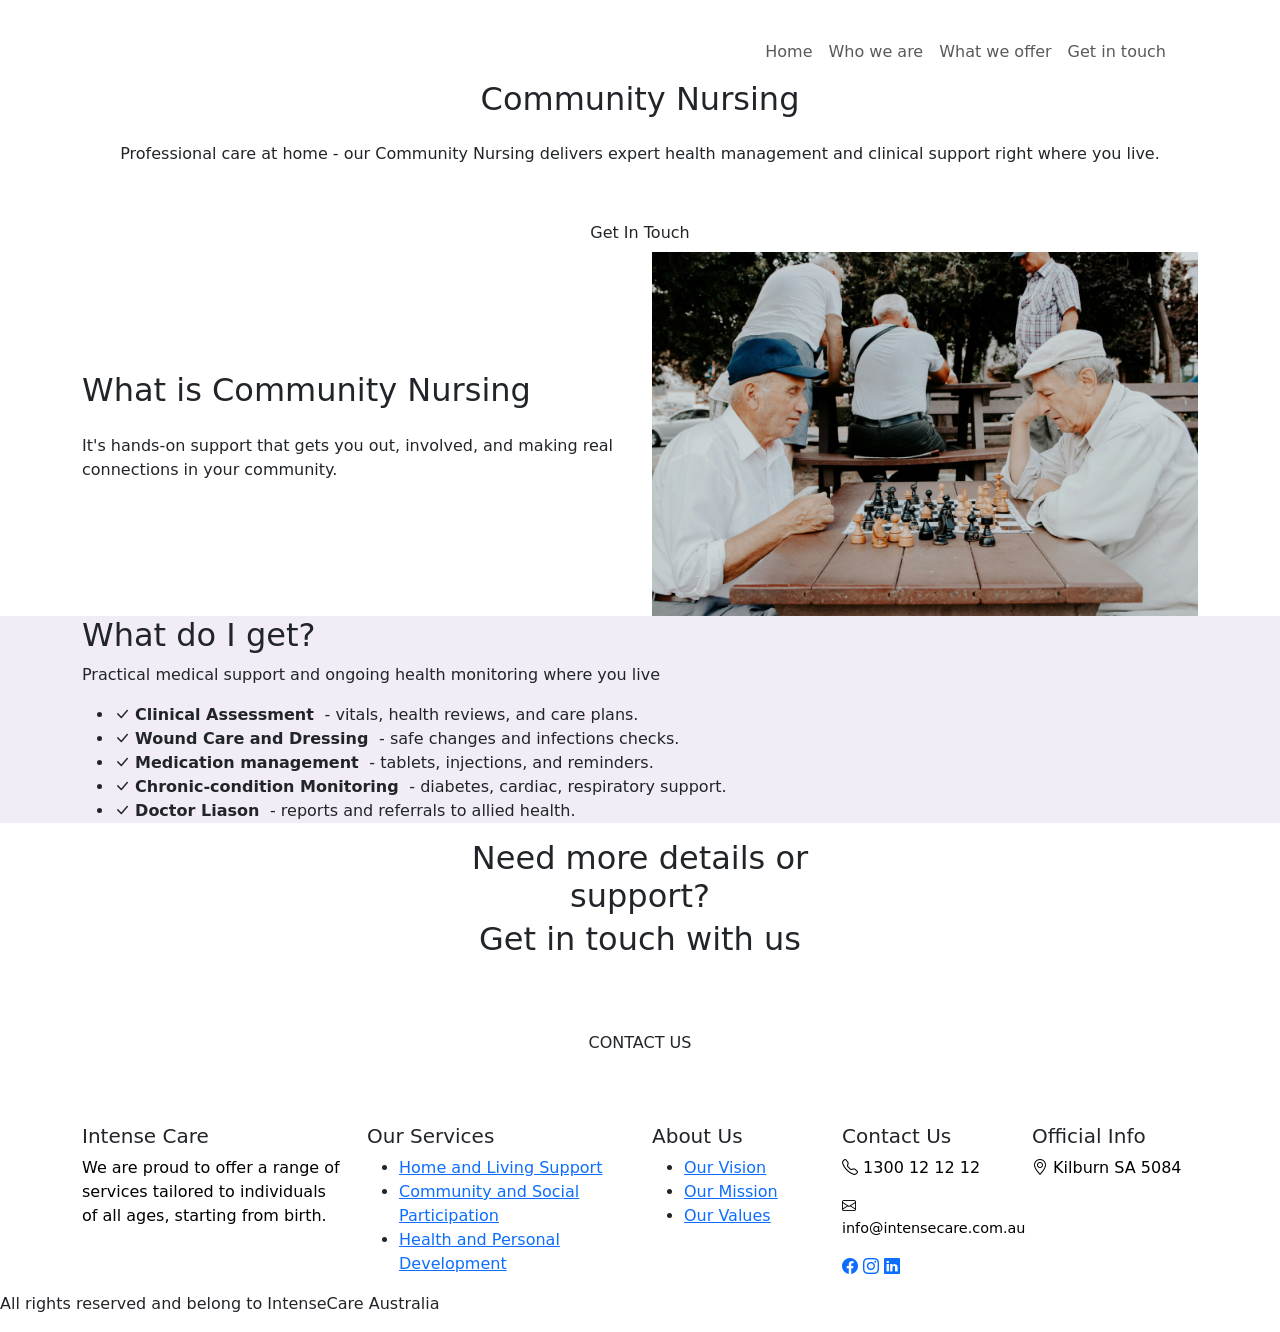
==== comm_nurs.html @ 9fcc2063 "Completed pages however intermittent changes Mobile changes still pending custom.js and custom_updat" ====
<!DOCTYPE html>
<html lang="en">

<head>
    <meta charset="utf-8" />

    <meta name="description" content="" />
    <meta name="author" content="" />
    <!-- <meta http-equiv="refresh" content="5" /> -->

    <!-- Essential Meta Tags -->
    <title>IntenseCare | Compassionate In-Home Health Services</title>
    <meta name="description"
        content="IntenseCare provides compassionate, reliable in-home health support tailored to individual needs in South Australia." />
    <meta name="keywords"
        content="IntenseCare, in-home care, health support, NDIS, South Australia, aged care, disability services" />
    <meta name="author" content="IntenseCare Team" />

    <!-- Mobile Friendly -->
    <meta name="viewport" content="width=device-width, initial-scale=1" />
    <!-- <meta name="viewport" content="width=1024"> -->

    <!-- Open Graph / Facebook -->
    <meta property="og:title" content="IntenseCare | Compassionate In-Home Health Services" />
    <meta property="og:description" content="Reliable in-home care tailored to your needs in South Australia." />
    <meta property="og:image" content="https://intensecare.com.au/images/website_assets/images/hero.jpg" />
    <!-- Replace with actual image URL -->
    <meta property="og:url" content="https://intensecare.com.au" />
    <meta property="og:type" content="website" />

    <!-- CSS FILES -->
    <link rel="preconnect" href="https://fonts.googleapis.com" />

    <link rel="preconnect" href="https://fonts.gstatic.com" crossorigin />

    <link href="https://fonts.googleapis.com/css2?family=Outfit:wght@300;400;600;700&display=swap" rel="stylesheet" />
    <!-- <link href="css/bootstrap.min.css" rel="stylesheet" /> -->
    <link rel="stylesheet" href="https://cdn.jsdelivr.net/npm/bootstrap@5.2.2/dist/css/bootstrap.min.css">


    <link href="css/bootstrap-icons.css" rel="stylesheet" />

    <link href="css/intensecare-services" rel="stylesheet" />
    <link href="css/intensecare-mobile" rel="stylesheet" />
</head>

<body>
    <main>
        <div id="top-info-bar" class="top-info-bar">
            <div class="container d-flex justify-content-between align-items-center h-100">
                <div class="text-white hide-on-mobile">
                    <i class="bi-geo-alt-fill me-2 hide-on-mobile"></i> Kilburn SA 5084
                </div>
                <div class="d-flex align-items-center gap-3 text-white">
                    <a href="#" class="text-white hide-on-mobile"><i class="bi-instagram hide-on-mobile"></i></a>
                    <a href="#" class="text-white hide-on-mobile"><i class="bi-facebook hide-on-mobile"></i></a>
                    <a href="#" class="text-white hide-on-mobile"><i class="bi-linkedin hide-on-mobile"></i></a>
                    <span><i class="bi-envelope-fill me-1"></i>
                        info@intensecare.com.au</span>
                    <!-- <span><i class="bi-telephone-fill me-1"></i> 1300 12 12 12</span> -->
                </div>
                <div class="d-flex align-items-right gap-3 text-white">
                    <!-- <span><i class="bi-envelope-fill me-1"></i>
                        info@intensecare.com.au</span> -->
                    <span><i class="bi-telephone-fill me-1"></i> 1300 12 12 12</span>
                </div>
            </div>
        </div>

        <nav class="navbar navbar-expand-lg">
            <div class="container">
                <a class="navbar-brand" href="index.html">
                    <i class="navbar-brand-icon me-2"></i>
                </a>

                <button class="navbar-toggler" type="button" data-bs-toggle="collapse" data-bs-target="#navbarNav"
                    aria-controls="navbarNav" aria-expanded="false" aria-label="Toggle navigation">
                    <span class="navbar-toggler-icon"></span>
                </button>

                <div class="collapse navbar-collapse" id="navbarNav">
                    <ul class="navbar-nav ms-lg-auto me-lg-4">
                        <li class="nav-item">
                            <a class="nav-link click-scroll" href="index.html">Home</a>
                        </li>

                        <li class="nav-item">
                            <a class="nav-link click-scroll" href="who_we_are.html">Who we are</a>
                        </li>

                        <li class="nav-item">
                            <a class="nav-link click-scroll" href="what_we_offer.html">What we offer</a>
                        </li>

                        <li class="nav-item">
                            <a class="nav-link click-scroll" href="contactus.html">Get in touch</a>
                        </li>
                    </ul>
                </div>
            </div>
        </nav>

        <section class="hero-section d-flex justify-content-center align-items-center section-with-navbar-offset"
            id="what_we_offer">
            <div class="container">
                <div class="row">
                    <div class="col-lg-12 text-center">
                        <h2 class="hero-title mb-4">Community Nursing</h2>
                        <p class="hero-subtitle mb-5">
                            Professional care at home - our Community Nursing delivers expert health management and
                            clinical support right where you live.
                        </p>
                        <div class="hero-buttons d-flex justify-content-center gap-3 flex-wrap">
                            <a href="#get_in_touch" class="btn custom-btn">Get In Touch</a>
                        </div>
                    </div>
                </div>
            </div>
        </section>

        <section class="ndis-support-section section-padding" id="community_social_engagement">
            <div class="container">
                <div class="row align-items-center">
                    <!-- Text first -->
                    <div class="col-lg-6 col-12">
                        <div class="ndis-support-info">
                            <h2 class="ndis-combined-title mb-4">
                                What is <span class="ndis-green">Community Nursing</span>
                            </h2>

                            <p>
                                It's hands-on support that gets you out, involved, and making real connections in your
                                community. </p>
                        </div>
                    </div>

                    <!-- Image second -->
                    <div class="col-lg-6 col-12">
                        <img src="images/website_assets/images/service_tile_5.jpg" class="img-fluid"
                            alt="NDIS Support" />
                    </div>
                </div>
            </div>
        </section>

        <section class="ndis-support-section section-padding" id="what_do_i_get" style="background-color: #f1ecf5;">
            <div class="container">
                <!-- Text first -->
                <!-- What Do I Get section -->
                <div class="what-i-get">
                    <h2 class="what-i-get-title">
                        What do <span class="highlight-i">I</span> get?
                    </h2>
                    <p class="what-i-get-subtitle">
                        Practical medical support and ongoing health monitoring where you live
                    </p>

                    <ul class="what-i-get-list">
                        <li>
                            <i class="bi bi-check-lg check-icon"></i>
                            <strong>Clinical Assessment&nbsp;</strong> - vitals, health reviews, and care plans.
                        </li>
                        <li>
                            <i class="bi bi-check-lg check-icon"></i>
                            <strong>Wound Care and Dressing&nbsp;</strong> - safe changes and infections checks.
                        </li>
                        <li>
                            <i class="bi bi-check-lg check-icon"></i>
                            <strong>Medication management&nbsp;</strong> - tablets, injections, and reminders.
                        </li>
                        <li>
                            <i class="bi bi-check-lg check-icon"></i>
                            <strong>Chronic-condition Monitoring&nbsp;</strong> - diabetes, cardiac, respiratory support.
                        </li>
                        <li>
                            <i class="bi bi-check-lg check-icon"></i>
                            <strong>Doctor Liason&nbsp;</strong> - reports and referrals to allied health.
                        </li>
                    </ul>
                </div>
            </div>
        </section>


        <section class="contact-section section-padding" id="get_in_touch">
            <div class="container">
                <div class="row">
                    <div class="col-lg-5 col-12 mx-auto">
                        <div class="text-center mb-5">
                            <h2 class="mb-1 contact-section-font-color">Need more details or support?</h2>
                            <h2 class="mb-1 contact-section-font-color">Get in touch with us</h2>
                            &nbsp;
                            </br>
                            </br>
                            <a href="contactus.html" class="btn custom-btn-white" style="padding:20px 100px">CONTACT
                                US</a>
                        </div>
                    </div>
                </div>
            </div>
        </section>
        <!-- Footer Section -->
        <footer class="footer-section">
            <div class="container">
                <div class="row gy-4">
                    <!-- Column 1 -->
                    <div class="col-lg-3 col-md-6">
                        <h5>Intense Care</h5>
                        <p style="color:black">We are proud to offer a range of services tailored to individuals of all ages, starting from
                            birth.</p>
                    </div>

                    <!-- Column 2 -->
                    <div class="col-lg-3 col-md-6">
                        <h5>Our Services</h5>
                        <ul class="footer-links">
                            <li><a href="in_home_sup.html" class="custom-block-link">Home and Living Support</a></li>
                            <li><a href="comm_soc_eng.html" class="custom-block-link">Community and Social Participation</a></li>
                            <li><a href="personal_dev.html" class="custom-block-link">Health and Personal Development</a></li>
                        </ul>
                    </div>

                    <!-- Column 3 -->
                    <div class="col-lg-2 col-md-6">
                        <h5>About Us</h5>
                        <ul class="footer-links">
                            <li><a href="who_we_are.html#who_we_are" class="custom-block-link">Our Vision</a></li>
                            <li><a href="who_we_are.html#who_we_are" class="custom-block-link">Our Mission</a></li>
                            <li><a href="who_we_are.html#section_4" class="custom-block-link">Our Values</a></li>
                        </ul>
                    </div>

                    <!-- Column 4 -->
                    <div class="col-lg-2 col-md-6">
                        <h5>Contact Us</h5>
                        <p style="color:black"><i class="bi-telephone"></i> 1300 12 12 12</p>
                        <p style="color:black; font-size: .9rem;"><i class="bi-envelope"></i> info@intensecare.com.au</p>
                        <div class="social-icons mt-2">
                            <a href="#"><i class="bi-facebook"></i></a>
                            <a href="#"><i class="bi-instagram"></i></a>
                            <a href="#"><i class="bi-linkedin"></i></a>
                        </div>
                    </div>

                    <!-- Column 5 -->
                    <div class="col-lg-2 col-md-6">
                        <h5>Official Info</h5>
                        <p style="color:black"><i class="bi-geo-alt"></i> Kilburn SA 5084</p>
                    </div>
                </div>
            </div>
            <div class="footer-bottom">
                <p>All rights reserved and belong to IntenseCare Australia</p>
            </div>
        </footer>
    </main>

    <!-- JAVASCRIPT FILES -->
    <!-- <script src="js/jquery.min.js"></script> -->
    <script src="https://code.jquery.com/jquery-3.6.0.min.js"></script>
    <script src="js/bootstrap.bundle.min.js"></script>
    <script src="js/jquery.sticky.js"></script>
    <!-- <script src="js/click-scroll.js"></script> -->
    <script src="js/custom.js"></script>
</body>

</html>
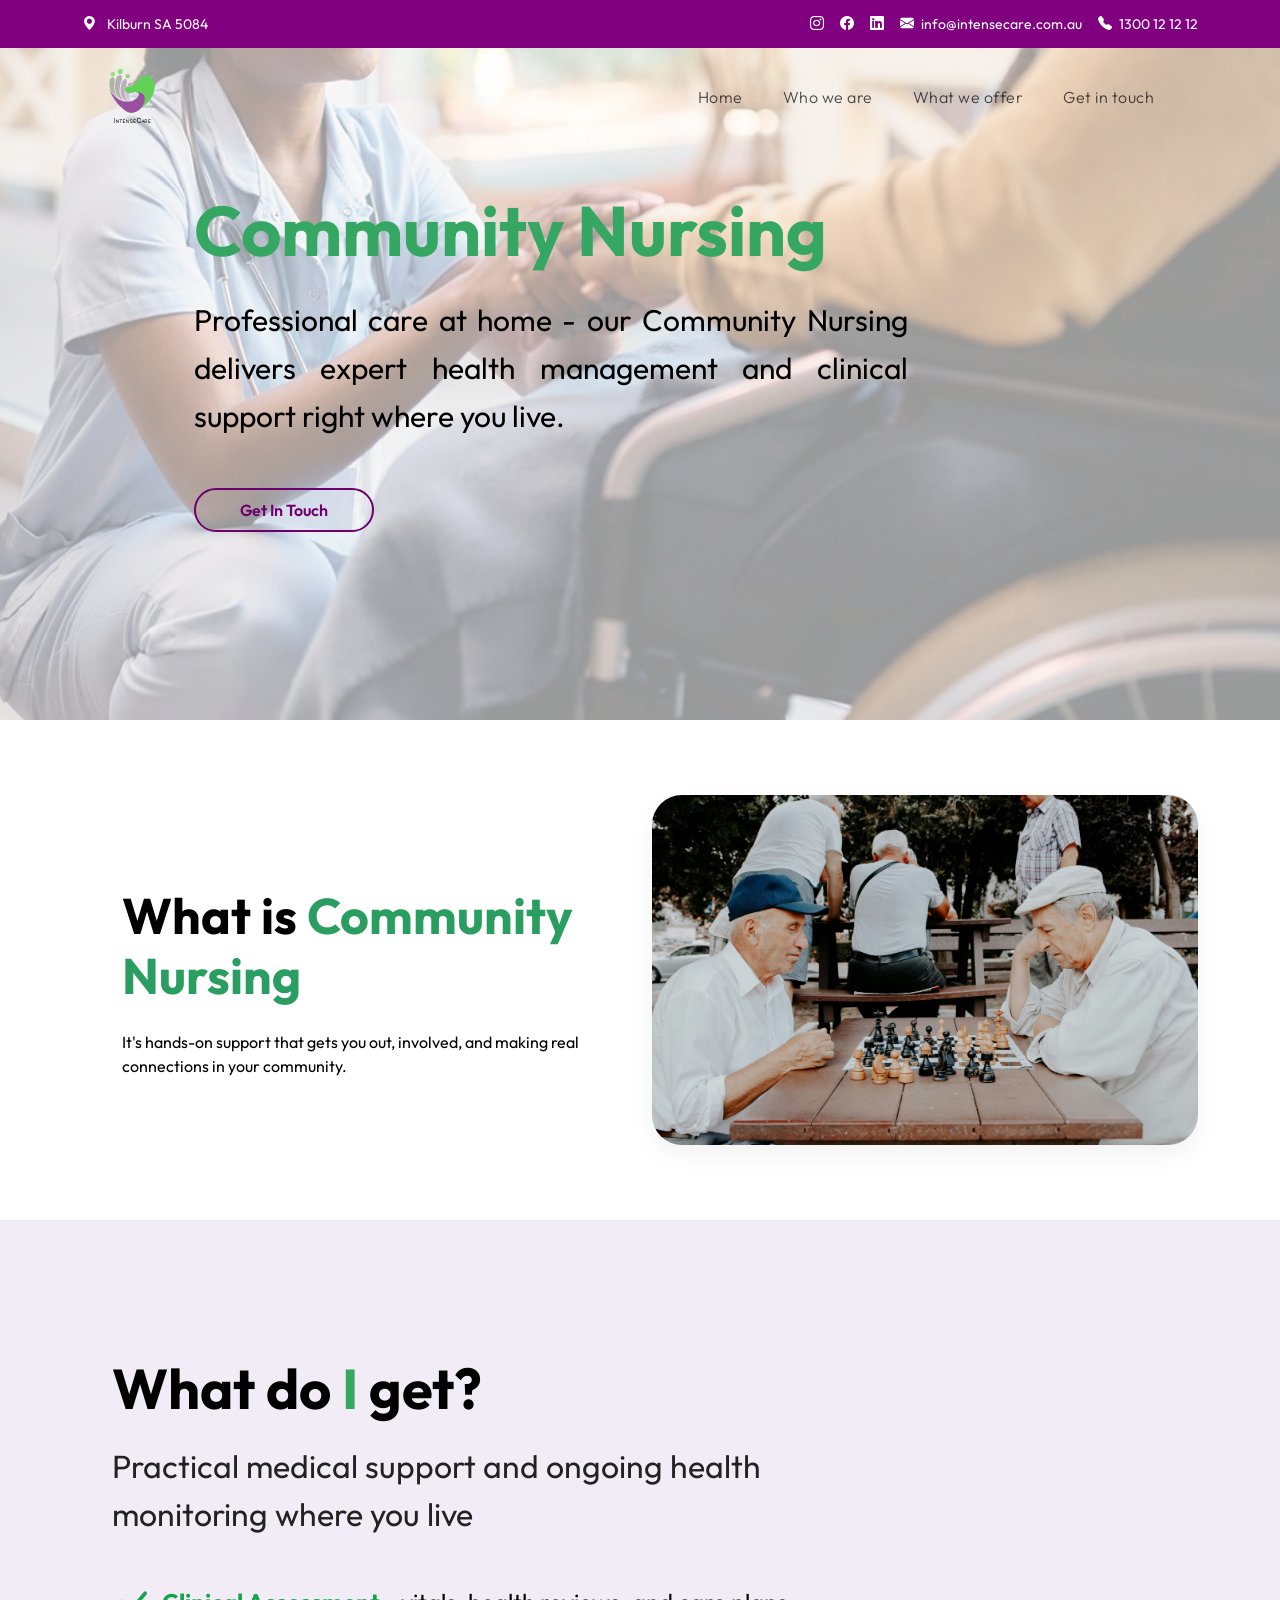
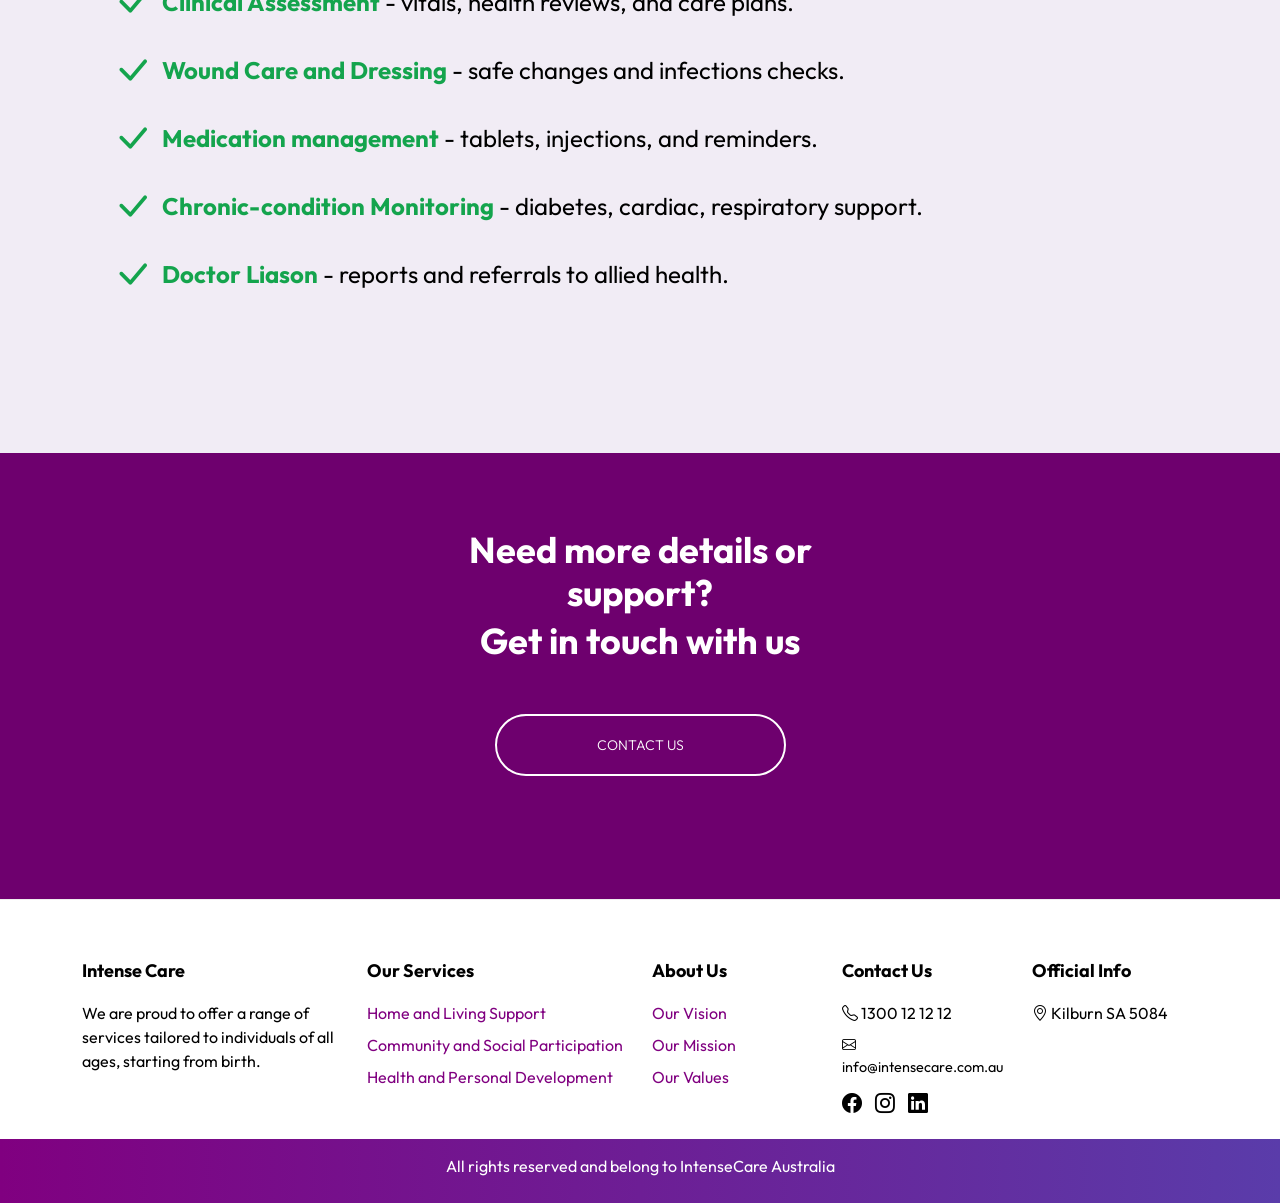
==== commit edbf926a: "Updated mime-types by adding the extension in the file" ====
--- a/comm_nurs.html
+++ b/comm_nurs.html
@@ -40,15 +40,15 @@
 
     <link href="css/bootstrap-icons.css" rel="stylesheet" />
 
-    <link href="css/intensecare-services" rel="stylesheet" />
-    <link href="css/intensecare-mobile" rel="stylesheet" />
+    <link href="css/intensecare-services.css" rel="stylesheet" />
+    <link href="css/intensecare-mobile.css" rel="stylesheet" />
 </head>
 
 <body>
     <main>
         <div id="top-info-bar" class="top-info-bar">
             <div class="container d-flex justify-content-between align-items-center h-100">
-                <div class="text-white hide-on-mobile">
+                <div class="text-white">
                     <i class="bi-geo-alt-fill me-2 hide-on-mobile"></i> Kilburn SA 5084
                 </div>
                 <div class="d-flex align-items-center gap-3 text-white">
@@ -57,11 +57,6 @@
                     <a href="#" class="text-white hide-on-mobile"><i class="bi-linkedin hide-on-mobile"></i></a>
                     <span><i class="bi-envelope-fill me-1"></i>
                         info@intensecare.com.au</span>
-                    <!-- <span><i class="bi-telephone-fill me-1"></i> 1300 12 12 12</span> -->
-                </div>
-                <div class="d-flex align-items-right gap-3 text-white">
-                    <!-- <span><i class="bi-envelope-fill me-1"></i>
-                        info@intensecare.com.au</span> -->
                     <span><i class="bi-telephone-fill me-1"></i> 1300 12 12 12</span>
                 </div>
             </div>
@@ -80,23 +75,14 @@
 
                 <div class="collapse navbar-collapse" id="navbarNav">
                     <ul class="navbar-nav ms-lg-auto me-lg-4">
-                        <li class="nav-item">
-                            <a class="nav-link click-scroll" href="index.html">Home</a>
-                        </li>
-
-                        <li class="nav-item">
-                            <a class="nav-link click-scroll" href="who_we_are.html">Who we are</a>
-                        </li>
-
-                        <li class="nav-item">
-                            <a class="nav-link click-scroll" href="what_we_offer.html">What we offer</a>
-                        </li>
-
-                        <li class="nav-item">
-                            <a class="nav-link click-scroll" href="contactus.html">Get in touch</a>
-                        </li>
+                        <a class="nav-link nav-item click-scroll" href="#home">Home</a>
+                        <a class="nav-link nav-item click-scroll" href="who_we_are.html">Who we are</a>
+                        <a class="nav-link nav-item click-scroll" href="what_we_offer.html">What we offer</a>
+                        <a class="nav-link nav-item click-scroll" href="contactus.html">Get in touch</a>
+                        <a></a>
                     </ul>
                 </div>
+
             </div>
         </nav>
 
@@ -170,7 +156,8 @@
                         </li>
                         <li>
                             <i class="bi bi-check-lg check-icon"></i>
-                            <strong>Chronic-condition Monitoring&nbsp;</strong> - diabetes, cardiac, respiratory support.
+                            <strong>Chronic-condition Monitoring&nbsp;</strong> - diabetes, cardiac, respiratory
+                            support.
                         </li>
                         <li>
                             <i class="bi bi-check-lg check-icon"></i>
@@ -206,7 +193,8 @@
                     <!-- Column 1 -->
                     <div class="col-lg-3 col-md-6">
                         <h5>Intense Care</h5>
-                        <p style="color:black">We are proud to offer a range of services tailored to individuals of all ages, starting from
+                        <p style="color:black">We are proud to offer a range of services tailored to individuals of all
+                            ages, starting from
                             birth.</p>
                     </div>
 
@@ -215,8 +203,10 @@
                         <h5>Our Services</h5>
                         <ul class="footer-links">
                             <li><a href="in_home_sup.html" class="custom-block-link">Home and Living Support</a></li>
-                            <li><a href="comm_soc_eng.html" class="custom-block-link">Community and Social Participation</a></li>
-                            <li><a href="personal_dev.html" class="custom-block-link">Health and Personal Development</a></li>
+                            <li><a href="comm_soc_eng.html" class="custom-block-link">Community and Social
+                                    Participation</a></li>
+                            <li><a href="personal_dev.html" class="custom-block-link">Health and Personal
+                                    Development</a></li>
                         </ul>
                     </div>
 
@@ -234,7 +224,8 @@
                     <div class="col-lg-2 col-md-6">
                         <h5>Contact Us</h5>
                         <p style="color:black"><i class="bi-telephone"></i> 1300 12 12 12</p>
-                        <p style="color:black; font-size: .9rem;"><i class="bi-envelope"></i> info@intensecare.com.au</p>
+                        <p style="color:black; font-size: .9rem;"><i class="bi-envelope"></i> info@intensecare.com.au
+                        </p>
                         <div class="social-icons mt-2">
                             <a href="#"><i class="bi-facebook"></i></a>
                             <a href="#"><i class="bi-instagram"></i></a>
--- a/css/intensecare-services.css
+++ b/css/intensecare-services.css
@@ -0,0 +1,1242 @@
+/*---------------------------------------
+  CUSTOM PROPERTIES ( VARIABLES )             
+-----------------------------------------*/
+:root {
+  --white-color: #ffffff;
+  --primary-color: rgb(128, 0, 128);
+  --secondary-color: rgb(239, 136, 239);
+  --section-bg-color: #f0f8ff;
+  --custom-btn-bg-color: rgb(110, 0, 110);
+  --custom-btn-bg-hover-color: rgb(110, 0, 110);
+  --dark-color: #000000;
+  --p-color: #000000;
+  --link-hover-color: rgb(128, 0, 128);
+  --intense-care-color: #35a762;
+
+  --body-font-family: "Outfit", sans-serif;
+
+  --h1-font-size: 42px;
+  --h2-font-size: 36px;
+  --h3-font-size: 28px;
+  --h4-font-size: 24px;
+  --h5-font-size: 22px;
+  --h6-font-size: 20px;
+  --p-font-size: 16px;
+  --menu-font-size: 16px;
+  --btn-font-size: 14px;
+  --copyright-font-size: 14px;
+
+  --border-radius-large: 100px;
+  --border-radius-medium: 20px;
+  --border-radius-small: 10px;
+
+  --font-weight-light: 300;
+  --font-weight-normal: 400;
+  --font-weight-semibold: 600;
+  --font-weight-bold: 700;
+}
+
+body {
+  background-color: var(--white-color);
+  font-family: var(--body-font-family);
+}
+
+main {
+  display: flex;
+  flex-direction: column;
+  min-height: 100vh; /* takes full screen height */
+}
+
+/*---------------------------------------
+  TYPOGRAPHY               
+-----------------------------------------*/
+
+h2,
+h3,
+h4,
+h5,
+h6 {
+  color: var(--dark-color);
+}
+
+h1,
+h2,
+h3,
+h4,
+h5,
+h6 {
+  font-weight: var(--font-weight-light);
+}
+
+h1 {
+  font-size: var(--h1-font-size);
+  font-weight: var(--font-weight-bold);
+}
+
+h2 {
+  font-size: var(--h2-font-size);
+  font-weight: var(--font-weight-bold);
+}
+
+h3 {
+  font-size: var(--h3-font-size);
+}
+
+h4 {
+  font-size: var(--h4-font-size);
+}
+
+h5 {
+  font-size: var(--h5-font-size);
+}
+
+h6 {
+  color: var(--secondary-color);
+  font-size: var(--h6-font-size);
+}
+
+p {
+  color: var(--p-color);
+  font-size: var(--p-font-size);
+  font-weight: var(--font-weight-normal);
+}
+
+ul li {
+  color: var(--p-color);
+  font-size: var(--p-font-size);
+  font-weight: var(--font-weight-normal);
+}
+
+a,
+button {
+  touch-action: manipulation;
+  transition: all 0.3s;
+}
+
+a {
+  display: inline-block;
+  color: var(--primary-color);
+  text-decoration: none;
+}
+
+a:hover {
+  color: var(--link-hover-color);
+}
+
+b,
+strong {
+  font-weight: var(--font-weight-bold);
+}
+
+/*---------------------------------------
+  SECTION               
+-----------------------------------------*/
+.section-padding {
+  padding-top: 75px;
+  padding-bottom: 75px;
+}
+
+::selection {
+  background-color: var(--secondary-color);
+  color: var(--white-color);
+}
+
+/*---------------------------------------
+  AVATAR IMAGE               
+-----------------------------------------*/
+.avatar-image {
+  border: 4px solid var(--white-color);
+  border-radius: 100px;
+  width: 60px;
+  height: 60px;
+  object-fit: cover;
+}
+
+.avatar-image-left {
+  position: relative;
+  left: -10px;
+}
+
+.avatar-image-left + .avatar-image-left {
+  left: -20px;
+}
+
+.avatar-image-left + .avatar-image-left + .avatar-image-left {
+  left: -30px;
+}
+
+.avatar-image-left
+  + .avatar-image-left
+  + .avatar-image-left
+  + .avatar-image-left {
+  left: -40px;
+}
+
+/*---------------------------------------
+  SERVICES SECTION               
+-----------------------------------------*/
+
+.services-description {
+  width: 70%;
+  margin: 0 auto;
+  text-align: center;
+  font-size: var(--h4-font-size);
+  font-weight: var(--font-weight-normal);
+  color: var(--p-color);
+  line-height: 1.6;
+  padding-bottom: 50px;
+}
+
+.services-combined-title {
+  font-size: 50px;
+  font-weight: 700;
+  font-family: "Outfit", sans-serif;
+}
+
+.avatar-group,
+.services-group {
+  position: relative;
+  z-index: 22;
+}
+
+.services-group {
+  display: inline-block;
+  vertical-align: top;
+}
+
+.services-group strong {
+  font-size: var(--h3-font-size);
+  margin-right: 10px;
+}
+
+.services-section .container {
+  overflow: visible;
+}
+
+.services-section .row {
+  overflow: visible;
+}
+
+.services-grid {
+  display: grid;
+  grid-template-columns: repeat(auto-fit, minmax(300px, 1fr));
+  gap: 30px;
+  overflow: visible;
+  padding-top: 30px;
+}
+
+/*---------------------------------------
+  CUSTOM LINK              
+-----------------------------------------*/
+.link {
+  cursor: pointer;
+  position: relative;
+  white-space: nowrap;
+  color: var(--white-color);
+}
+
+.link::before,
+.link::after {
+  position: absolute;
+  width: 100%;
+  height: 1px;
+  background: currentColor;
+  top: 100%;
+  left: 0;
+  pointer-events: none;
+}
+
+.link::before {
+  content: "";
+}
+
+.link--kale::before {
+  height: 10px;
+  top: 100%;
+  opacity: 0;
+}
+
+.link--kale:hover::before {
+  opacity: 1;
+  animation: lineUp 0.3s ease forwards;
+}
+
+@keyframes lineUp {
+  0% {
+    transform-origin: 50% 100%;
+    transform: scale3d(1, 0.045, 1);
+  }
+
+  50% {
+    transform-origin: 50% 100%;
+    transform: scale3d(1, 1, 1);
+  }
+
+  51% {
+    transform-origin: 50% 0%;
+    transform: scale3d(1, 1, 1);
+  }
+
+  100% {
+    transform-origin: 50% 0%;
+    transform: scale3d(1, 0.045, 1);
+  }
+}
+
+.link--kale::after {
+  content: "";
+  transition: opacity 0.3s;
+  opacity: 0;
+  transition-delay: 0s;
+}
+
+.link--kale:hover::after {
+  opacity: 1;
+  transition-delay: 0.5s;
+}
+
+/*---------------------------------------
+  CUSTOM BUTTON               
+-----------------------------------------*/
+.custom-btn {
+  /* background: var(--custom-btn-bg-color); */
+  border: 2px solid var(--custom-btn-bg-color);
+  border-radius: var(--border-radius-large);
+  color: var(--custom-btn-bg-color);
+  font-size: var(--btn-font-size);
+  font-weight: var(--font-weight-light);
+  line-height: normal;
+  transition: all 0.3s;
+  padding: 10px 20px;
+}
+
+.custom-btn-white {
+  border: 2px solid white;
+  border-radius: var(--border-radius-large);
+  color: white;
+  font-size: var(--btn-font-size);
+  font-weight: var(--font-weight-light);
+  line-height: normal;
+  transition: all 0.3s;
+  padding: 10px 20px;
+}
+
+.custom-btn:hover {
+  background: var(--custom-btn-bg-color);
+  border-color: transparent;
+  color: var(--white-color);
+}
+
+.custom-btn-bg-white {
+  border-color: var(--white-color);
+  color: var(--white-color);
+}
+
+.btn-naira {
+  padding: 0;
+  position: relative;
+  z-index: 1;
+  overflow: hidden;
+  -webkit-backface-visibility: hidden;
+  -webkit-transition: background-color 0.3s;
+  transition: background-color 0.3s;
+}
+
+.btn-naira::before {
+  content: "";
+  position: absolute;
+  left: -50%;
+  width: 200%;
+  height: 200%;
+  background: var(--primary-color);
+  top: -50%;
+  z-index: -1;
+  -webkit-transform: translate3d(0, -100%, 0) rotate3d(0, 0, 1, -10deg);
+  transform: translate3d(0, -100%, 0) rotate3d(0, 0, 1, -10deg);
+}
+
+.btn-naira.btn-inverted::before {
+  background: var(--primary-color);
+}
+
+.btn-naira > span {
+  display: block;
+  vertical-align: middle;
+}
+
+.btn-naira .btn-icon {
+  position: absolute;
+  top: 0;
+  width: 100%;
+  left: 0;
+  color: var(--white-color);
+  -webkit-transform: translate3d(0, -100%, 0);
+  transform: translate3d(0, -100%, 0);
+}
+
+.btn-naira > span,
+.btn-naira .btn-icon {
+  padding: 10px 20px;
+  -webkit-transition: -webkit-transform 0.3s;
+  transition: transform 0.3s;
+  -webkit-transition-timing-function: cubic-bezier(0.75, 0, 0.125, 1);
+  transition-timing-function: cubic-bezier(0.75, 0, 0.125, 1);
+}
+
+.btn-naira:hover::before {
+  -webkit-animation: anim-naira-1 0.3s forwards ease-in;
+  animation: anim-naira-1 0.3s forwards ease-in;
+}
+
+@-webkit-keyframes anim-naira-1 {
+  50% {
+    -webkit-transform: translate3d(0, -50%, 0) rotate3d(0, 0, 1, -10deg);
+    transform: translate3d(0, -50%, 0) rotate3d(0, 0, 1, -10deg);
+    -webkit-animation-timing-function: ease-out;
+    animation-timing-function: ease-out;
+  }
+  100% {
+    -webkit-transform: translate3d(0, 0%, 0) rotate3d(0, 0, 1, 0deg);
+    transform: translate3d(0, 0%, 0) rotate3d(0, 0, 1, 0deg);
+  }
+}
+
+@keyframes anim-naira-1 {
+  50% {
+    -webkit-transform: translate3d(0, -50%, 0) rotate3d(0, 0, 1, -10deg);
+    transform: translate3d(0, -50%, 0) rotate3d(0, 0, 1, -10deg);
+    -webkit-animation-timing-function: ease-out;
+    animation-timing-function: ease-out;
+  }
+  100% {
+    -webkit-transform: translate3d(0, 0%, 0) rotate3d(0, 0, 1, 0deg);
+    transform: translate3d(0, 0%, 0) rotate3d(0, 0, 1, 0deg);
+  }
+}
+
+.btn-naira:hover {
+  background-color: var(--primary-color);
+  -webkit-transition: background-color 0s 0.3s;
+  transition: background-color 0s 0.3s;
+}
+
+.btn-naira.btn-inverted:hover {
+  background-color: var(--primary-color);
+}
+
+.btn-naira:hover .btn-icon {
+  -webkit-transform: translate3d(0, 0, 0);
+  transform: translate3d(0, 0, 0);
+}
+
+.btn-naira:hover > span {
+  opacity: 0;
+  -webkit-transform: translate3d(0, 100%, 0);
+  transform: translate3d(0, 100%, 0);
+}
+
+/*---------------------------------------
+  STICKY NAVBAR              
+-----------------------------------------*/
+.top-info-bar {
+  background-color: var(--primary-color);
+  color: white;
+  width: 100%;
+  position: fixed;
+  top: 0;
+  left: 0;
+  height: 48px;
+  z-index: 1030;
+  font-size: 14px;
+  transition: top 0.3s ease;
+}
+
+body.banner-hidden .top-info-bar {
+  top: -100px;
+}
+
+.sticky-wrapper {
+  top: 64px; /* 48px banner + 16px spacing */
+  position: fixed;
+  width: 100%;
+  left: 0;
+  right: 0;
+  z-index: 1040;
+}
+
+/*---------------------------------------
+  NAVIGATION              
+-----------------------------------------*/
+.sticky-wrapper {
+  position: absolute;
+  top: 3%;
+  right: 0;
+  left: 0;
+}
+
+.sticky-wrapper.is-sticky .navbar {
+  background-color: rgba(128, 0, 128, 0.85);
+  padding-top: 10px; /* reduced padding */
+  padding-bottom: 10px; /* reduced padding */
+  height: 60px; /* or your desired height */
+}
+
+.sticky-wrapper.is-sticky .navbar-nav .nav-link {
+  color: white;
+}
+
+.navbar {
+  background: transparent;
+  z-index: 99;
+  padding-top: 15px;
+  padding-bottom: 15px;
+}
+
+.navbar-brand {
+  font-size: var(--h3-font-size);
+  font-weight: var(--font-weight-bold);
+  display: flex;
+  align-items: center;
+  color: var(--white-color);
+}
+
+.navbar-brand-icon {
+  width: 100px;
+  height: 100px;
+  background-image: url("../images/website_assets/images/IntenseCare_logo.svg");
+  background-size: contain;
+  background-repeat: no-repeat;
+  background-position: center;
+  display: inline-block;
+  margin-right: 10px;
+  border-radius: 0;
+  background-color: transparent;
+}
+
+.navbar-brand-icon::after {
+  content: "";
+  display: none;
+}
+
+.navbar-expand-lg .navbar-nav .nav-link {
+  border-radius: var(--border-radius-large);
+  margin: 10px;
+  padding: 10px;
+}
+
+.section-with-navbar-offset {
+  padding-top: 100px; /* fallback for no-JS environments */
+}
+
+/* .navbar-nav .nav-link {
+  display: inline-block;
+  color: var(--white-color);
+  font-size: var(--menu-font-size);
+  font-weight: var(--font-weight-light);
+  letter-spacing: 0.5px;
+  position: relative;
+  padding-top: 15px;
+  padding-bottom: 15px;
+}
+
+.navbar-nav .nav-link.active,
+.navbar-nav .nav-link:hover {
+  color: var(--primary-color);
+} */
+
+.navbar-nav .nav-link {
+  display: inline-block;
+  color: rgba(0, 0, 0, 0.7); /* semi-transparent black */
+  font-size: var(--menu-font-size);
+  font-weight: var(--font-weight-light);
+  letter-spacing: 0.5px;
+  position: relative;
+  padding-top: 15px;
+  padding-bottom: 15px;
+}
+
+.navbar-toggler {
+  border: 0;
+  padding: 0;
+  cursor: pointer;
+  margin: 0;
+  width: 30px;
+  height: 35px;
+  outline: none;
+}
+
+.navbar-toggler:focus {
+  outline: none;
+  box-shadow: none;
+}
+
+.navbar-toggler[aria-expanded="true"] .navbar-toggler-icon {
+  background: transparent;
+}
+
+.navbar-toggler[aria-expanded="true"] .navbar-toggler-icon:before,
+.navbar-toggler[aria-expanded="true"] .navbar-toggler-icon:after {
+  transition: top 300ms 50ms ease, -webkit-transform 300ms 350ms ease;
+  transition: top 300ms 50ms ease, transform 300ms 350ms ease;
+  transition: top 300ms 50ms ease, transform 300ms 350ms ease,
+    -webkit-transform 300ms 350ms ease;
+  top: 0;
+}
+
+.navbar-toggler[aria-expanded="true"] .navbar-toggler-icon:before {
+  transform: rotate(45deg);
+}
+
+.navbar-toggler[aria-expanded="true"] .navbar-toggler-icon:after {
+  transform: rotate(-45deg);
+}
+
+.navbar-toggler .navbar-toggler-icon {
+  background: var(--white-color);
+  transition: background 10ms 300ms ease;
+  display: block;
+  width: 30px;
+  height: 2px;
+  position: relative;
+}
+
+.navbar-toggler .navbar-toggler-icon:before,
+.navbar-toggler .navbar-toggler-icon:after {
+  transition: top 300ms 350ms ease, -webkit-transform 300ms 50ms ease;
+  transition: top 300ms 350ms ease, transform 300ms 50ms ease;
+  transition: top 300ms 350ms ease, transform 300ms 50ms ease,
+    -webkit-transform 300ms 50ms ease;
+  position: absolute;
+  right: 0;
+  left: 0;
+  background: var(--white-color);
+  width: 30px;
+  height: 2px;
+  content: "";
+}
+
+.navbar-toggler .navbar-toggler-icon::before {
+  top: -8px;
+}
+
+.navbar-toggler .navbar-toggler-icon::after {
+  top: 8px;
+}
+
+/*---------------------------------------
+  HERO        
+-----------------------------------------*/
+
+.hero-title {
+  color: var(--intense-care-color);
+  font-size: 70px;
+  font-weight: 700;
+  font-family: "Outfit", sans-serif;
+  text-align: left;
+}
+
+.hero-subtitle {
+  color: #000;
+  font-size: 30px;
+  font-weight: 400;
+  max-width: 80%;
+  line-height: 1.6;
+  text-align: justify;
+}
+
+.hero-buttons {
+  justify-content: flex-start !important;
+}
+
+.hero-buttons .btn {
+  min-width: 180px;
+  font-weight: 600;
+  font-size: 16px;
+}
+
+.hero-section {
+  background-image: url("../images/website_assets/images/hero.jpg");
+  background-repeat: no-repeat;
+  background-size: cover;
+  background-position: center center;
+  position: relative;
+  padding-top: 50px;
+  padding-bottom: 50px;
+  min-height: 80vh;
+}
+
+.hero-section::after {
+  content: "";
+  position: absolute;
+  top: 0;
+  right: 0;
+  bottom: 0;
+  left: 0;
+  pointer-events: none;
+  background-color: rgba(255, 255, 255, 0.6);
+  z-index: 1;
+}
+
+.hero-section .row {
+  justify-content: flex-start;
+  padding-left: 10%;
+  padding-right: 10%;
+  text-align: left;
+  position: relative;
+  z-index: 2;
+}
+
+.hero-title {
+  color: var(--intense-care-color);
+  font-size: 70px;
+  font-weight: 700;
+  font-family: "Outfit", sans-serif;
+  text-align: left;
+}
+
+.hero-subtitle {
+  color: #000;
+  font-size: 30px;
+  font-weight: 400;
+  max-width: 80%;
+  line-height: 1.6;
+  text-align: justify;
+}
+
+.hero-buttons {
+  justify-content: flex-start !important;
+  display: flex;
+  flex-wrap: wrap;
+  gap: 15px;
+  margin-top: 20px;
+}
+
+.hero-buttons .btn {
+  min-width: 180px;
+  font-weight: 600;
+  font-size: 16px;
+}
+
+
+
+
+/*---------------------------------------
+  FEATURED              
+-----------------------------------------*/
+.featured-section {
+  background-color: var(--custom-btn-bg-color);
+  position: relative;
+  padding-top: 50px;
+  padding-bottom: 50px;
+}
+
+.featured-section::after {
+  content: "";
+  position: absolute;
+  bottom: 0;
+  right: 0;
+  width: 0;
+  height: 0;
+  border-style: solid;
+  border-width: 0 0 450px 450px;
+  border-color: transparent transparent var(--white-color) transparent;
+  pointer-events: none;
+}
+
+/*---------------------------------------
+  CUSTOM BLOCK              
+-----------------------------------------*/
+.custom-block {
+  /* background-image: url("../images/website_assets/images/service_tile_5.jpg"); */
+  background-size: cover;
+  background-position: center;
+  color: white; /* ensure text stays readable */
+  overflow: hidden;
+  background-color: var(--intense-care-color);
+  border-radius: var(--border-radius-medium);
+  text-align: center;
+  position: relative;
+  box-shadow: 0 10px 30px rgba(0, 0, 0, 0.05);
+  margin-bottom: 30px;
+  min-height: 200px;
+}
+
+.custom-block-link {
+  text-decoration: none; /* Remove underline */
+  display: block; /* Make the <a> behave like a block-level element */
+  cursor: pointer; /* Show pointer cursor on hover */
+}
+
+.custom-block::before {
+  content: "";
+  position: absolute;
+  top: 0;
+  left: 0;
+  right: 0;
+  bottom: 0;
+  background-color: rgba(53, 167, 98, 0.8); /* your green overlay */
+  z-index: 1;
+  border-radius: var(--border-radius-medium); /* match card rounding */
+}
+
+.custom-block .avatar-image {
+  min-width: 60px;
+  margin: auto;
+  left: 0;
+}
+
+.custom-block .bi-star {
+  color: var(--white-color);
+}
+
+.custom-block .bi-star-fill {
+  color: var(--secondary-color);
+}
+
+.custom-block-image-wrap {
+  width: 120px;
+  height: 120px;
+  border-radius: 50%;
+  background-size: cover;
+  background-position: center;
+  position: absolute;
+  top: -60px; /* float halfway over the block */
+  left: 50%;
+  transform: translateX(-50%);
+  box-shadow: 0 10px 25px rgba(0, 0, 0, 0.1);
+}
+
+.custom-block-info {
+  position: relative;
+  z-index: 2;
+  /* padding: 30px 20px 40px; */
+  padding: 2rem;
+  color: var(--white-color);
+}
+
+.custom-block-info > * {
+  position: relative;
+  z-index: 2;
+}
+
+.custom-block-info strong,
+.custom-block-info p {
+  color: var(--white-color);
+}
+
+.custom-block-info p {
+  color: rgba(255, 255, 255, 0.9);
+  line-height: 1.8;
+}
+
+/*---------------------------------------
+  NDIS Support Section            
+-----------------------------------------*/
+.ndis-combined-title {
+  font-size: 50px;
+  font-weight: 700;
+  font-family: "Outfit", sans-serif;
+}
+
+.ndis-green {
+  color: #2a9d61; /* or any green you prefer */
+  margin-right: 10px;
+}
+
+.ndis-title {
+  color: var(--intense-care-color);
+  font-size: 50px;
+  font-weight: 700;
+  font-family: "Outfit", sans-serif;
+  text-align: left;
+}
+
+.ndis-title2 {
+  /* color: var(--intense-care-color); */
+  font-size: 50px;
+  font-weight: 700;
+  font-family: "Outfit", sans-serif;
+  text-align: left;
+}
+
+.ndis-subtitle {
+  color: #000;
+  font-size: 30px;
+  font-weight: 400;
+  max-width: 80%;
+  line-height: 1.6;
+  text-align: justify;
+}
+
+.ndis-support-section img {
+  border-radius: 30px;
+  object-fit: cover;
+  width: 100%;
+  height: 350px;
+  box-shadow: 0 10px 25px rgba(0, 0, 0, 0.05);
+}
+
+.ndis-support-info {
+  padding-top: 40px;
+  padding-right: 40px;
+  padding-left: 40px;
+}
+
+.nav-pills {
+  border: 2px solid var(--primary-color);
+  border-radius: var(--border-radius-medium);
+  position: sticky;
+  top: 120px;
+  padding: 30px;
+}
+
+.nav-pills .nav-link {
+  background: var(--section-bg-color);
+  color: var(--p-color);
+  border-radius: var(--border-radius-large);
+  margin-top: 5px;
+  margin-bottom: 10px;
+  padding: 15px 30px;
+}
+
+.nav-pills .nav-link:hover,
+.nav-pills .nav-link.active,
+.nav-pills .show > .nav-link {
+  background: var(--primary-color);
+  color: var(--white-color);
+}
+
+.nav-item {
+  color: var(--white-color);
+}
+
+.scrollspy-example-2 {
+  padding-right: 30px;
+  padding-left: 30px;
+}
+
+.scrollspy-example-item {
+  border-bottom: 5px dotted var(--p-color);
+  min-height: 500px;
+  padding-top: 20px;
+  padding-bottom: 50px;
+}
+
+.scrollspy-example-item:last-child {
+  border-bottom: 0;
+}
+
+.scrollspy-example-item-image {
+  border-radius: var(--border-radius-medium);
+}
+
+.scrollspy-example-item h5 {
+  padding-top: 30px;
+  padding-bottom: 20px;
+}
+
+.blockquote {
+  background: var(--section-bg-color);
+  border-radius: var(--border-radius-small);
+  font-size: var(--h5-font-size);
+  font-weight: var(--font-weight-light);
+  color: var(--site-footer-bg-color);
+  margin-top: 30px;
+  margin-bottom: 30px;
+  padding: 80px 40px 40px 40px;
+  text-align: center;
+}
+
+.blockquote::before {
+  content: "“";
+  color: var(--custom-btn-bg-color);
+  font-size: 100px;
+  line-height: 1rem;
+  display: block;
+}
+
+/*---------------------------------------
+  AUTHOR SECTION            
+-----------------------------------------*/
+.author-section {
+  background-image: url("../images/circle-scatter-haikei.png");
+  background-repeat: no-repeat;
+  background-size: contain;
+  background-position: left bottom;
+  position: relative;
+  margin-top: 50px;
+}
+
+.author-image {
+  border: 10px solid var(--secondary-color);
+  border-radius: 100%;
+  display: block;
+  margin: auto;
+  width: 350px;
+  height: 350px;
+  object-fit: cover;
+}
+
+/*---------------------------------------
+  DIVIDER SECTION               
+-----------------------------------------*/
+.divider-section {
+  background-image: url("../images/wave-haikei.png");
+  background-repeat: no-repeat;
+  background-size: cover;
+  background-position: center;
+}
+
+/*---------------------------------------
+  CONTACT               
+-----------------------------------------*/
+
+.contact-section-font-color {
+  color: var(--white-color);
+}
+
+.contact-section {
+  background: var(--custom-btn-bg-color);
+  overflow: hidden;
+}
+
+.contact-section .container {
+  position: relative;
+}
+
+.contact-section p {
+  color: var(--white-color);
+  font-size: var(--h6-font-size);
+}
+
+.contact-link {
+  color: var(--white-color);
+}
+
+.contact-section .copyright-text {
+  font-size: var(--copyright-font-size);
+}
+
+/*---------------------------------------
+  EBOOK DOWNLOAD FORM               
+-----------------------------------------*/
+.ebook-download-form {
+  border-radius: var(--border-radius-medium);
+  position: relative;
+  z-index: 2;
+  padding: 50px;
+}
+
+/*---------------------------------------
+  CUSTOM FORM               
+-----------------------------------------*/
+.custom-form .form-control {
+  border-radius: var(--border-radius-large);
+  box-shadow: none;
+  color: var(--p-color);
+  padding-top: 13px;
+  padding-bottom: 13px;
+  padding-right: 40px;
+  padding-left: 20px;
+  outline: none;
+}
+
+.custom-form .form-control:focus,
+.custom-form .form-control:hover {
+  border-color: var(--primary-color);
+}
+
+.custom-form .form-control:focus + .input-group-text .custom-form-icon,
+.custom-form .form-control:hover + .input-group-text .custom-form-icon {
+  opacity: 1;
+}
+
+.custom-form .input-group-text {
+  background: transparent;
+  border: 0;
+  border-radius: 0;
+  position: absolute;
+  top: 0;
+  right: 0;
+  bottom: 0;
+  margin: 10px;
+}
+
+.custom-form-icon {
+  position: relative;
+  z-index: 22;
+  opacity: 0;
+  transition: opacity 0.3s ease;
+}
+
+.input-group:not(.has-validation) > .dropdown-toggle:nth-last-child(n + 3),
+.input-group:not(.has-validation)
+  > .form-floating:not(:last-child)
+  > .form-control,
+.input-group:not(.has-validation)
+  > .form-floating:not(:last-child)
+  > .form-select,
+.input-group:not(.has-validation)
+  > :not(:last-child):not(.dropdown-toggle):not(.dropdown-menu):not(
+    .form-floating
+  ) {
+  border-radius: var(--border-radius-large);
+}
+
+.custom-form button[type="submit"] {
+  background: var(--custom-btn-bg-color);
+  border: none;
+  border-radius: var(--border-radius-large);
+  color: var(--white-color);
+  font-size: var(--p-font-size);
+  font-weight: var(--font-weight-light);
+  transition: all 0.3s;
+  margin-bottom: 0;
+}
+
+.custom-form button[type="submit"]:hover,
+.custom-form button[type="submit"]:focus {
+  background: var(--custom-btn-bg-hover-color);
+  border-color: transparent;
+}
+
+/* ========== What Do I Get Section ========== */
+.what-i-get {
+  padding: 60px 30px;
+  border-radius: 12px;
+}
+
+.what-i-get-title {
+  font-size: 3.5rem;
+  font-weight: 700;
+  margin-bottom: 20px;
+  color: #000;
+}
+
+.highlight-i {
+  color: var(--intense-care-color); /* Green color for 'I' */
+}
+
+.what-i-get-subtitle {
+  font-size: 2rem;
+  margin-bottom: 40px;
+  color: #222;
+  max-width: 800px;
+}
+
+.what-i-get-list {
+  list-style: none;
+  padding-left: 0;
+  color: #222;
+  font-size: 3rem;
+  line-height: 2;
+}
+
+.what-i-get-list strong {
+  color: #14a44d;
+}
+
+/* Styled tick icon */
+.check-icon {
+  color: #14a44d;
+  font-size: 2.5rem;
+  font-weight: bold;
+  margin-right: 10px;
+  line-height: 1.2;
+}
+
+.what-i-get-list li {
+  font-size: 1.5rem;
+  line-height: 2;
+  display: flex;
+  align-items: flex-start;
+  margin-bottom: 20px;
+}
+
+/*---------------------------------------
+  SITE FOOTER
+-----------------------------------------*/
+/* Footer Section */
+.footer-section {
+  background: #ffffff;
+  padding-top: 60px;
+  border-top: 1px solid #eee;
+  font-family: "Outfit", sans-serif;
+  color: #000;
+}
+
+.footer-section h5 {
+  font-size: 18px;
+  font-weight: 700;
+  margin-bottom: 20px;
+}
+
+.footer-section p,
+.footer-section ul {
+  font-size: 16px;
+  color: white;
+  margin-bottom: 10px;
+}
+
+.footer-section ul.footer-links {
+  list-style: none;
+  padding: 0;
+}
+
+.footer-section ul.footer-links li {
+  margin-bottom: 8px;
+}
+
+.footer-section .social-icons a {
+  display: inline-block;
+  font-size: 20px;
+  margin-right: 10px;
+  color: #000;
+  transition: color 0.3s ease;
+}
+
+.footer-section .social-icons a:hover {
+  color: var(--primary-color);
+}
+
+.footer-bottom {
+  background: linear-gradient(90deg, rgb(128, 0, 128), rgb(90, 60, 170));
+  color: #fff;
+  text-align: center;
+  padding: 15px 0;
+  font-size: 14px;
+  margin-top: 20px;
+}
+
+/*---------------------------------------
+  SOCIAL ICON               
+-----------------------------------------*/
+.social-icon {
+  margin: 0;
+  padding: 0;
+}
+
+.social-icon-item {
+  list-style: none;
+  display: inline-block;
+  vertical-align: top;
+}
+
+.social-icon-link {
+  background: var(--secondary-color);
+  border-radius: var(--border-radius-large);
+  color: var(--white-color);
+  font-size: var(--copyright-font-size);
+  display: block;
+  margin-right: 10px;
+  text-align: center;
+  width: 35px;
+  height: 35px;
+  line-height: 36px;
+  transition: background 0.2s, color 0.2s;
+}
+
+.social-icon-link:hover {
+  background: var(--primary-color);
+  color: var(--white-color);
+}
--- a/css/intensecare-mobile.css
+++ b/css/intensecare-mobile.css
@@ -0,0 +1,532 @@
+/*---------------------------------------
+  RESPONSIVE STYLES               
+-----------------------------------------*/
+@media screen and (max-width: 991px) {
+  h1 {
+    font-size: 48px;
+  }
+
+  h2 {
+    font-size: 36px;
+  }
+
+  h3 {
+    font-size: 32px;
+  }
+
+  h4 {
+    font-size: 28px;
+  }
+
+  h5 {
+    font-size: 20px;
+  }
+
+  h6 {
+    font-size: 18px;
+  }
+
+  .section-padding {
+    padding-top: 50px;
+    padding-bottom: 50px;
+  }
+
+  .navbar-expand-lg .navbar-nav {
+    padding-bottom: 20px;
+  }
+
+  .navbar-expand-lg .navbar-nav .nav-link {
+    padding: 0;
+  }
+
+  .scrollspy-example-2 .scrollspy-example-item:first-child {
+    padding-top: 0;
+  }
+
+  .scrollspy-example-item h5 {
+    padding-bottom: 5px;
+  }
+
+  .ndis-support-info {
+    padding-top: 20px;
+    padding-right: 20px;
+    padding-left: 20px;
+  }
+
+  .ebook-download-form {
+    padding: 30px;
+  }
+}
+
+@media screen and (max-width: 480px) {
+  h1 {
+    font-size: 36px;
+  }
+
+  h2 {
+    font-size: 28px;
+  }
+
+  h3 {
+    font-size: 26px;
+  }
+
+  h4 {
+    font-size: 22px;
+  }
+
+  h5 {
+    font-size: 20px;
+  }
+
+  @media screen and (max-width: 480px) {
+    .navbar-brand {
+      font-size: var(--p-font-size);
+    }
+
+    .navbar-brand-icon {
+      width: 30px;
+      height: 30px;
+      background-image: url("../images/website_assets/images/IntenseCare_logo.svg");
+      background-size: contain;
+      background-repeat: no-repeat;
+      background-position: center;
+      border-radius: 0;
+      background-color: transparent;
+    }
+
+    .navbar-brand-icon::after {
+      display: none;
+    }
+
+    .btn-naira > span,
+    .btn-naira .btn-icon {
+      font-size: 12px;
+      padding: 5px 15px;
+    }
+  }
+  .btn-naira > span,
+  .btn-naira .btn-icon {
+    font-size: 12px;
+    padding: 5px 15px;
+  }
+
+  @media screen and (max-width: 768px) {
+    .sticky-wrapper {
+      top: 48px; /* same as height of .top-info-bar */
+    }
+  }
+}
+
+@media (max-width: 991px) and (orientation: landscape) {
+  .custom-block {
+    padding-top: 10px;
+    padding: 1rem 1rem;
+    margin-bottom: 1rem;
+    border-radius: 16px;
+  }
+
+  .custom-block-info {
+    padding: 1rem 1rem 1rem;
+    margin-bottom: 1rem;
+    border-radius: 16px;
+  }
+
+  .custom-block-info p {
+    font-size: 14px;
+    line-height: 1.4;
+  }
+
+  .custom-block-info strong {
+    font-size: 16px;
+  }
+
+  .custom-block-image-wrap {
+    width: 80px;
+    height: 80px;
+    /* margin: 0 auto; */
+    background-size: cover;
+    border-radius: 50%;
+    margin-bottom: 20px;
+  }
+
+  section:first-of-type {
+    margin-top: 80px; /* match navbar height (or slightly more for spacing) */
+  }
+
+  .navbar-brand-icon {
+    width: 30px;
+    height: 30px;
+    background-image: url("../images/website_assets/images/IntenseCare_logo.svg");
+    background-size: contain;
+    background-repeat: no-repeat;
+    background-position: center;
+    border-radius: 0;
+    background-color: transparent;
+  }
+
+  .navbar-brand-icon::after {
+    display: none;
+  }
+
+  .btn-naira > span,
+  .btn-naira .btn-icon {
+    font-size: 12px;
+    padding: 5px 15px;
+  }
+
+  .navbar {
+    min-height: 48px !important;
+    padding-top: 0.3rem;
+    padding-bottom: 0.3rem;
+  }
+
+  .navbar-nav .nav-link {
+    padding-top: 0.4rem;
+    padding-bottom: 0.4rem;
+    font-size: 14px;
+  }
+
+  .sticky-wrapper {
+    top: 36px !important; /* match top-info-bar height */
+  }
+
+  .navbar,
+  .navbar.is-scrolled {
+    background-color: var(--primary-color);
+    height: auto !important;
+    min-height: 50px; /* Ensure it's tall enough */
+    transition: none;
+  }
+  .navbar-collapse {
+    background-color: var(--primary-color);
+    width: 100vw;
+    position: absolute;
+    top: 100%;
+    left: 0;
+    z-index: 999;
+    padding: 1rem;
+  }
+
+  .navbar .navbar-collapse {
+    top: 100%;
+    left: 0;
+    width: 100vw;
+  }
+
+  .navbar .nav-link {
+    color: white !important;
+    font-weight: 600;
+  }
+
+  .navbar-collapse .nav-link {
+    color: white !important;
+    font-weight: 600;
+    text-align: left;
+  }
+
+  .navbar-collapse .nav-item {
+    border-bottom: 1px solid rgba(255, 255, 255, 0.2);
+    margin-bottom: 0.5rem;
+  }
+
+  .navbar-collapse .nav-item:last-child {
+    border-bottom: none;
+  }
+
+  .navbar {
+    width: 100%;
+  }
+
+  .navbar-toggler {
+    z-index: 1001; /* above menu */
+  }
+  .navbar-collapse.show .nav-link {
+    color: white !important;
+    font-weight: 600;
+  }
+
+  .navbar-toggler {
+    border: none;
+  }
+
+  .navbar-toggler-icon {
+    background-image: url("data:image/svg+xml;charset=utf8,%3Csvg viewBox='0 0 30 30' xmlns='http://www.w3.org/2000/svg'%3E%3Cpath stroke='white' stroke-width='2' stroke-linecap='round' stroke-miterlimit='10' d='M4 7h22M4 15h22M4 23h22'/%3E%3C/svg%3E");
+  }
+  .sticky-wrapper {
+    height: auto !important;
+    padding-top: 0;
+    padding-bottom: 0;
+  }
+
+  .navbar {
+    padding-top: 0.5rem;
+    padding-bottom: 0.5rem;
+  }
+}
+
+@media screen and (max-width: 991px) {
+  .navbar-collapse {
+    background-color: var(--primary-color);
+    width: 100vw;
+    position: absolute;
+    top: 100%;
+    left: 0;
+    z-index: 999;
+    padding: 1rem;
+  }
+
+  .navbar-collapse .nav-link {
+    color: white !important;
+    font-weight: 600;
+    text-align: left;
+  }
+
+  .navbar-collapse .nav-item {
+    border-bottom: 1px solid rgba(255, 255, 255, 0.2);
+    margin-bottom: 0.5rem;
+  }
+
+  .navbar-collapse .nav-item:last-child {
+    border-bottom: none;
+  }
+
+  .navbar {
+    width: 100%;
+    background-color: var(
+      --primary-color
+    ); /* same translucent purple as scrolled */
+    transition: background-color 0.3s ease;
+  }
+
+  .navbar .navbar-brand,
+  .navbar .navbar-toggler-icon {
+    color: white;
+  }
+  .navbar-toggler {
+    z-index: 1001; /* above menu */
+  }
+
+  .container {
+    max-width: 100%;
+  }
+  .sticky-wrapper {
+    top: 48px !important; /* matches top-info-bar height */
+    z-index: 1000;
+  }
+
+  .is-sticky .navbar {
+    top: 0; /* inside wrapper, so this aligns properly */
+  }
+
+  .hero-section {
+    background-position: center center; /* ensure correct position on tablet */
+    min-height: 70vh;
+    padding-top: 180px;
+    padding-bottom: 40px;
+  }
+
+  @media (max-width: 767px) {
+    .section-with-navbar-offset {
+      padding-top: 120px;
+    }
+
+    .custom-block {
+      padding-top: 10px;
+      padding: 1rem 1rem;
+      margin-bottom: 1rem;
+      border-radius: 16px;
+    }
+
+    .custom-block-info {
+      padding: 1rem 1rem 1rem;
+      margin-bottom: 1rem;
+      border-radius: 16px;
+    }
+
+    .custom-block-info p {
+      font-size: 14px;
+      line-height: 1.4;
+    }
+
+    .custom-block-info strong {
+      font-size: 16px;
+    }
+
+    .custom-block-image-wrap {
+      width: 80px;
+      height: 80px;
+      /* margin: 0 auto; */
+      background-size: cover;
+      border-radius: 50%;
+      margin-bottom: 20px;
+    }
+  }
+
+  .hero-title {
+    font-size: 50px;
+    text-align: center;
+  }
+
+  .hero-subtitle {
+    font-size: 24px;
+    max-width: 100%;
+    text-align: center;
+  }
+
+  .hero-section .row {
+    padding-left: 5%;
+    padding-right: 5%;
+    justify-content: center;
+    text-align: center;
+  }
+
+  .hero-section .container-fluid {
+    max-width: 100%;
+    padding-left: 0;
+    padding-right: 0;
+    margin-left: 0;
+    margin-right: 0;
+  }
+
+  .hero-buttons {
+    justify-content: center !important;
+  }
+}
+
+@media screen and (max-width: 480px) {
+  .hero-section {
+    background-position: center center;
+    /* min-height: 90vh; more height for small phones */
+    padding-top: 40px;
+    padding-bottom: 40px;
+    overflow-x: hidden; /* <== prevent horizontal scroll */
+  }
+
+  .hero-section .row {
+    padding-left: 15px; /* smaller padding */
+    padding-right: 15px;
+  }
+
+  .hero-title {
+    font-size: 36px;
+    text-align: center;
+  }
+
+  .hero-subtitle {
+    font-size: 18px;
+    text-align: center;
+    line-height: 1.4;
+  }
+
+  .hero-buttons {
+    flex-direction: column;
+    align-items: center;
+    gap: 10px;
+  }
+
+  .hero-buttons .btn {
+    width: 90%;
+    min-width: auto;
+    padding: 12px 10px;
+  }
+}
+
+@media screen and (max-width: 400px) {
+  .hero-section {
+    background-position: center center;
+    min-height: 90vh; /* increased for tiny screens */
+    padding-top: 40px;
+    padding-bottom: 40px;
+  }
+
+  .hero-title {
+    font-size: 30px;
+    text-align: center;
+  }
+
+  .hero-subtitle {
+    font-size: 18px;
+    text-align: center;
+    line-height: 1.4;
+  }
+
+  .hero-buttons {
+    flex-direction: column;
+    align-items: center;
+    gap: 10px;
+  }
+
+  .hero-buttons .btn {
+    width: 90%;
+    min-width: auto;
+    padding: 12px 10px;
+  }
+}
+
+@media screen and (max-width: 991px) {
+
+  .contact-us-right-side {
+    border-radius: var(--border-radius-medium);
+    position: relative;
+    z-index: 2;
+    padding: 40px;
+    background: var(--intense-care-color);
+  }
+  .what-i-get-list li {
+    font-size: 1.2rem;
+    line-height: 2;
+    /* display: flex;
+    align-items: flex-start; */
+    margin-bottom: 20px;
+  }
+
+  .what-i-get-list {
+    list-style: none;
+    padding-left: 0;
+    color: #222;
+    font-size: 2rem;
+    line-height: 2;
+  }
+
+  .what-i-get-list strong {
+    color: #14a44d;
+  }
+
+  .what-i-get-title {
+    font-size: 40px;
+    text-align: center;
+  }
+
+  .what-i-get-subtitle {
+    font-size: 30px;
+    text-align: center;
+  }
+
+  /* .what-i-get-list {
+    font-size: 20px;
+    text-align: left;
+  } */
+
+  .ndis-support-info > h2 {
+    font-size: 36px;
+    text-align: center;
+  }
+
+  .hide-on-mobile {
+    display: none !important;
+  }
+
+  .visible-on-mobile {
+    display: block !important;
+  }
+
+  .ndis-support-info {
+    margin-bottom: 30px;
+  }
+}
+
+.bi-telephone-fill .me-1 {
+  display: inline-block;
+  margin-right: 0.25rem;
+}
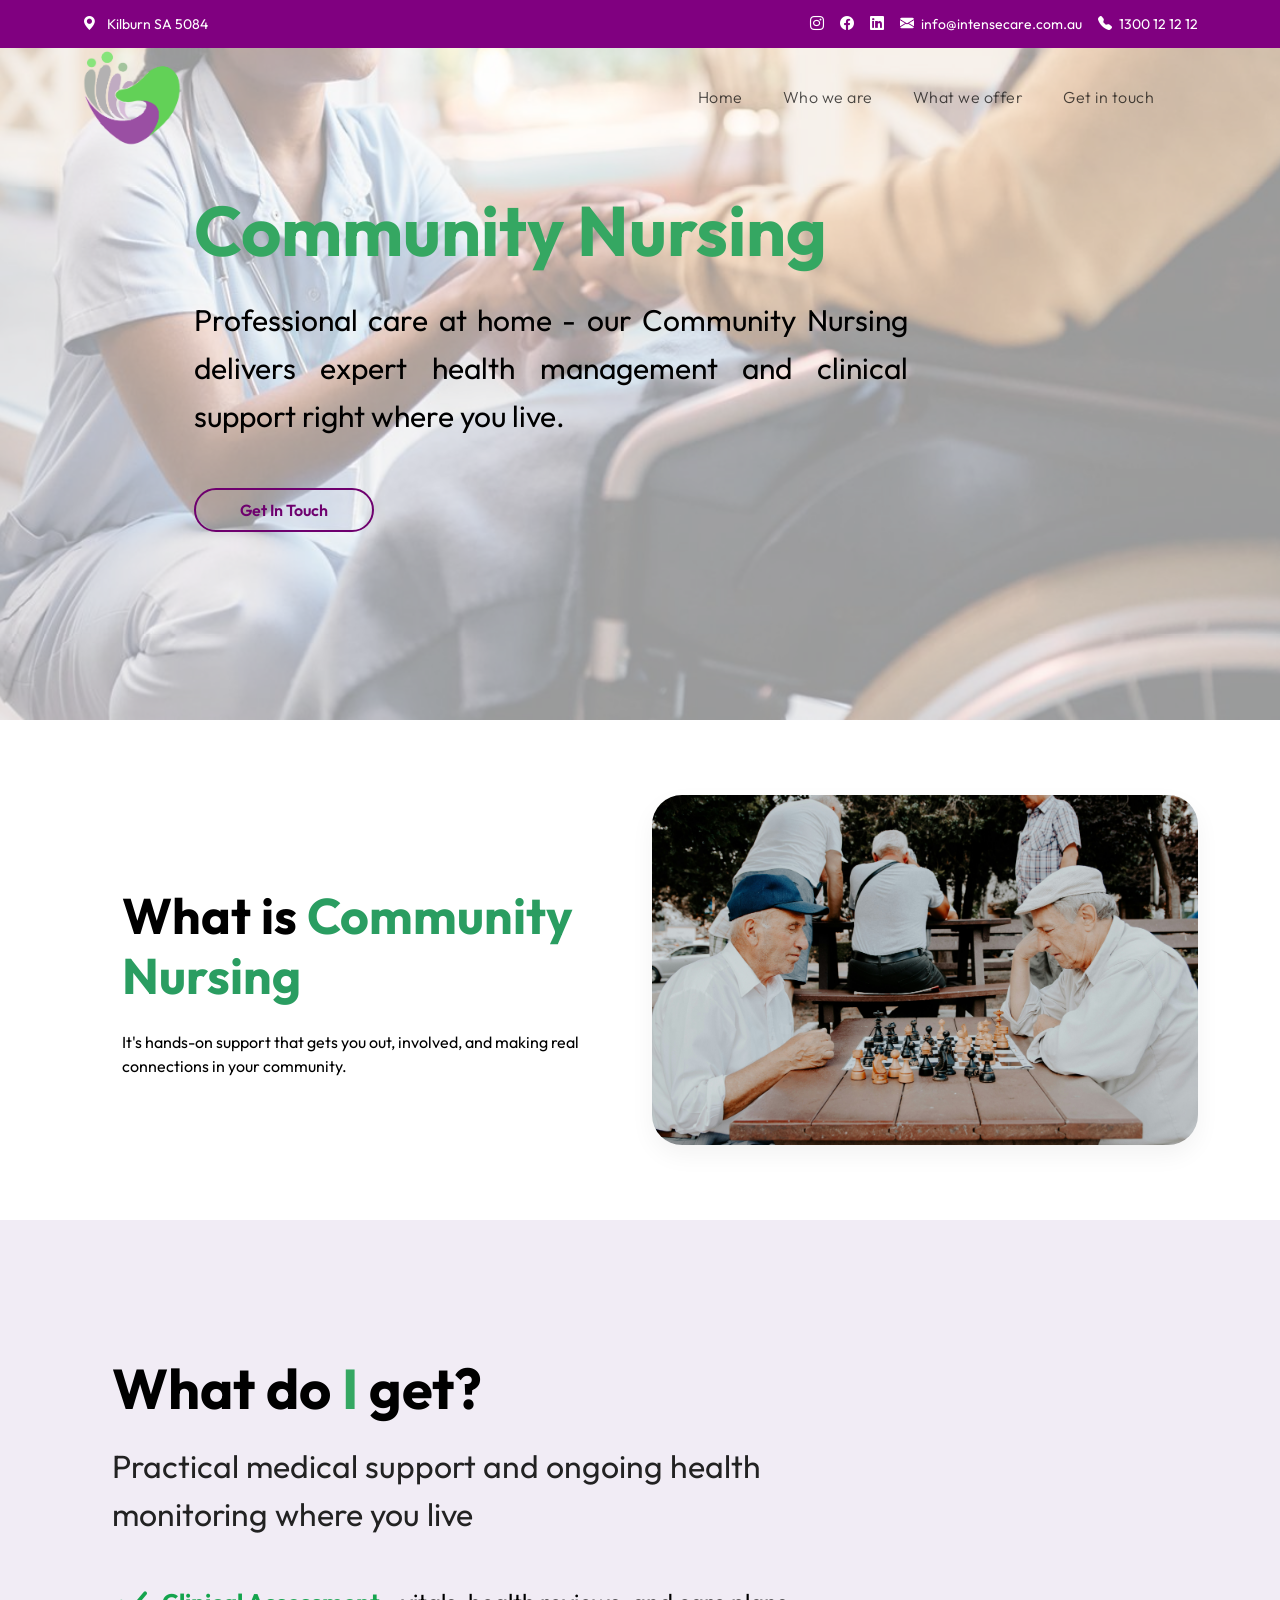
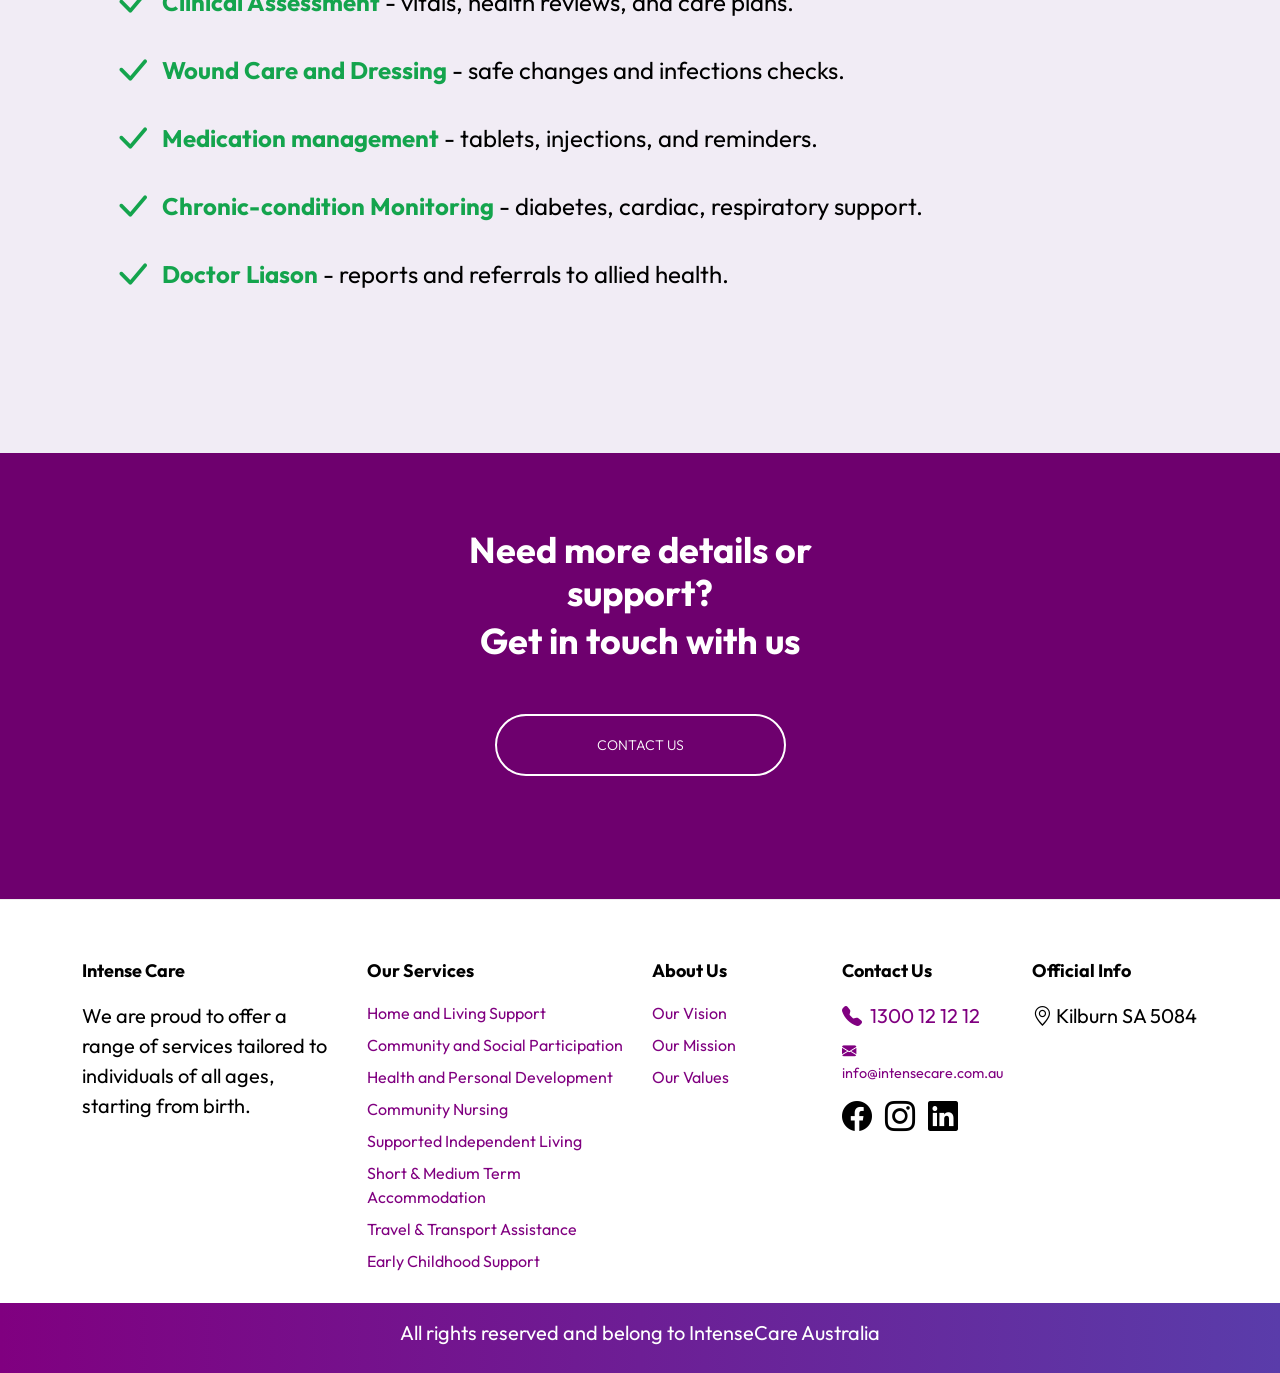
==== commit d30b48f6: "Implemented review comments. Added own fixes as well. Have updated in-home loiving page with a new s" ====
--- a/comm_nurs.html
+++ b/comm_nurs.html
@@ -49,15 +49,18 @@
         <div id="top-info-bar" class="top-info-bar">
             <div class="container d-flex justify-content-between align-items-center h-100">
                 <div class="text-white">
-                    <i class="bi-geo-alt-fill me-2 hide-on-mobile"></i> Kilburn SA 5084
+                    <i class="bi-geo-alt-fill me-2"></i> Kilburn SA 5084
                 </div>
                 <div class="d-flex align-items-center gap-3 text-white">
-                    <a href="#" class="text-white hide-on-mobile"><i class="bi-instagram hide-on-mobile"></i></a>
+                    <a href="https://www.instagram.com/_intensecare_/" class="text-white hide-on-mobile"><i class="bi-instagram hide-on-mobile"></i></a>
                     <a href="#" class="text-white hide-on-mobile"><i class="bi-facebook hide-on-mobile"></i></a>
-                    <a href="#" class="text-white hide-on-mobile"><i class="bi-linkedin hide-on-mobile"></i></a>
-                    <span><i class="bi-envelope-fill me-1"></i>
-                        info@intensecare.com.au</span>
-                    <span><i class="bi-telephone-fill me-1"></i> 1300 12 12 12</span>
+                    <a href="https://www.linkedin.com/in/intensecare-disability-support-services-088563361" class="text-white hide-on-mobile"><i class="bi-linkedin hide-on-mobile"></i></a>
+                    <a href="mailto:info@intensecare.com.au" class="text-white">
+                        <i class="bi-envelope-fill me-1"></i> info@intensecare.com.au
+                    </a>
+                    <a href="tel:1300121212" class="text-white">
+                        <i class="bi-telephone-fill me-1"></i> 1300 12 12 12
+                    </a>
                 </div>
             </div>
         </div>
@@ -75,7 +78,7 @@
 
                 <div class="collapse navbar-collapse" id="navbarNav">
                     <ul class="navbar-nav ms-lg-auto me-lg-4">
-                        <a class="nav-link nav-item click-scroll" href="#home">Home</a>
+                        <a class="nav-link nav-item click-scroll" href="index.html">Home</a>
                         <a class="nav-link nav-item click-scroll" href="who_we_are.html">Who we are</a>
                         <a class="nav-link nav-item click-scroll" href="what_we_offer.html">What we offer</a>
                         <a class="nav-link nav-item click-scroll" href="contactus.html">Get in touch</a>
@@ -207,6 +210,12 @@
                                     Participation</a></li>
                             <li><a href="personal_dev.html" class="custom-block-link">Health and Personal
                                     Development</a></li>
+                            <li><a href="comm_nurs.html" class="custom-block-link">Community Nursing</a></li>
+
+                            <li><a href="supp_indep_liv.html" class="custom-block-link">Supported Independent Living</a></li>
+                            <li><a href="short_long_living.html" class="custom-block-link">Short & Medium Term Accommodation</a></li>
+                            <li><a href="travel_trans_assist.html" class="custom-block-link">Travel & Transport Assistance</a></li>
+                            <li><a href="early_childhood_support.html" class="custom-block-link">Early Childhood Support</a></li>
                         </ul>
                     </div>
 
@@ -216,22 +225,32 @@
                         <ul class="footer-links">
                             <li><a href="who_we_are.html#who_we_are" class="custom-block-link">Our Vision</a></li>
                             <li><a href="who_we_are.html#who_we_are" class="custom-block-link">Our Mission</a></li>
-                            <li><a href="who_we_are.html#section_4" class="custom-block-link">Our Values</a></li>
+                            <li><a href="who_we_are.html#news-section" class="custom-block-link">Our Values</a></li>
                         </ul>
                     </div>
 
                     <!-- Column 4 -->
                     <div class="col-lg-2 col-md-6">
                         <h5>Contact Us</h5>
-                        <p style="color:black"><i class="bi-telephone"></i> 1300 12 12 12</p>
-                        <p style="color:black; font-size: .9rem;"><i class="bi-envelope"></i> info@intensecare.com.au
+                        <p style="color:black">
+                            <a href="tel:1300121212">
+                                <i class="bi-telephone-fill me-1"></i> 1300 12 12 12
+                            </a>
+                        </p>
+                        <p style="color:black; font-size: .9rem;"> <a href="mailto:info@intensecare.com.au">
+                                <i class="bi-envelope-fill me-1"></i> info@intensecare.com.au
+                            </a>
+
                         </p>
                         <div class="social-icons mt-2">
                             <a href="#"><i class="bi-facebook"></i></a>
-                            <a href="#"><i class="bi-instagram"></i></a>
-                            <a href="#"><i class="bi-linkedin"></i></a>
-                        </div>
-                    </div>
+                            <a href="https://www.instagram.com/_intensecare_/" target="_blank"><i
+                                    class="bi-instagram"></i></a>
+                            <a href="https://www.linkedin.com/in/intensecare-disability-support-services-088563361"
+                                target="_blank"><i class="bi-linkedin"></i></a>
+                        </div>
+                    </div>
+
 
                     <!-- Column 5 -->
                     <div class="col-lg-2 col-md-6">
--- a/css/intensecare-services.css
+++ b/css/intensecare-services.css
@@ -321,6 +321,19 @@
   padding: 10px 20px;
 }
 
+.custom-btn-white:hover,
+.custom-btn-white:active {
+  background-color: white;
+  border: 2px solid var(--primary-color);
+  border-radius: var(--border-radius-large);
+  color: black;
+  font-size: var(--btn-font-size);
+  font-weight: var(--font-weight-light);
+  line-height: normal;
+  transition: all 0.3s;
+  padding: 10px 20px;
+}
+
 .custom-btn:hover {
   background: var(--custom-btn-bg-color);
   border-color: transparent;
@@ -503,7 +516,7 @@
 .navbar-brand-icon {
   width: 100px;
   height: 100px;
-  background-image: url("../images/website_assets/images/IntenseCare_logo.svg");
+  background-image: url("../images/website_assets/images/IntenseCare_logo_edited.png");
   background-size: contain;
   background-repeat: no-repeat;
   background-position: center;
@@ -717,9 +730,6 @@
   font-size: 16px;
 }
 
-
-
-
 /*---------------------------------------
   FEATURED              
 -----------------------------------------*/
@@ -747,18 +757,19 @@
   CUSTOM BLOCK              
 -----------------------------------------*/
 .custom-block {
-  /* background-image: url("../images/website_assets/images/service_tile_5.jpg"); */
+  display: flex;
+  flex-direction: column;
+  justify-content: space-between;
+  height: 60%; /* Fill parent cell */
+  min-height: 260px; /* Consistent height for all cards */
   background-size: cover;
   background-position: center;
-  color: white; /* ensure text stays readable */
-  overflow: hidden;
   background-color: var(--intense-care-color);
   border-radius: var(--border-radius-medium);
   text-align: center;
   position: relative;
   box-shadow: 0 10px 30px rgba(0, 0, 0, 0.05);
-  margin-bottom: 30px;
-  min-height: 200px;
+  overflow: hidden;
 }
 
 .custom-block-link {
@@ -1173,7 +1184,7 @@
 
 .footer-section p,
 .footer-section ul {
-  font-size: 16px;
+  font-size: 20px;
   color: white;
   margin-bottom: 10px;
 }
@@ -1189,7 +1200,7 @@
 
 .footer-section .social-icons a {
   display: inline-block;
-  font-size: 20px;
+  font-size: 30px;
   margin-right: 10px;
   color: #000;
   transition: color 0.3s ease;
--- a/css/intensecare-mobile.css
+++ b/css/intensecare-mobile.css
@@ -87,7 +87,7 @@
     .navbar-brand-icon {
       width: 30px;
       height: 30px;
-      background-image: url("../images/website_assets/images/IntenseCare_logo.svg");
+      background-image: url("../images/website_assets/images/IntenseCare_logo_edited.png");
       background-size: contain;
       background-repeat: no-repeat;
       background-position: center;
@@ -112,6 +112,10 @@
   }
 
   @media screen and (max-width: 768px) {
+    .visible-on-mobile {
+      display: none !important;
+    }
+
     .sticky-wrapper {
       top: 48px; /* same as height of .top-info-bar */
     }
@@ -120,6 +124,7 @@
 
 @media (max-width: 991px) and (orientation: landscape) {
   .custom-block {
+    margin-top: 2rem;
     padding-top: 10px;
     padding: 1rem 1rem;
     margin-bottom: 1rem;
@@ -127,7 +132,7 @@
   }
 
   .custom-block-info {
-    padding: 1rem 1rem 1rem;
+    padding: 3rem 1rem 1rem;
     margin-bottom: 1rem;
     border-radius: 16px;
   }
@@ -142,8 +147,8 @@
   }
 
   .custom-block-image-wrap {
-    width: 80px;
-    height: 80px;
+    width: 120px;
+    height: 120px;
     /* margin: 0 auto; */
     background-size: cover;
     border-radius: 50%;
@@ -157,7 +162,7 @@
   .navbar-brand-icon {
     width: 30px;
     height: 30px;
-    background-image: url("../images/website_assets/images/IntenseCare_logo.svg");
+    background-image: url("../images/website_assets/images/IntenseCare_logo_edited.png");
     background-size: contain;
     background-repeat: no-repeat;
     background-position: center;
@@ -266,6 +271,50 @@
 }
 
 @media screen and (max-width: 991px) {
+  .navbar-brand-icon {
+    width: 50px;
+    height: 50px;
+    background-image: url("../images/website_assets/images/IntenseCare_logo_edited.png");
+    background-size: contain;
+    background-repeat: no-repeat;
+    background-position: center;
+    border-radius: 0;
+    background-color: transparent;
+  }
+
+  .navbar-brand-icon::after {
+    display: none;
+  }
+
+  .btn-naira > span,
+  .btn-naira .btn-icon {
+    font-size: 12px;
+    padding: 5px 15px;
+  }
+
+  .navbar {
+    min-height: 48px !important;
+    padding-top: 0.3rem;
+    padding-bottom: 0.3rem;
+  }
+
+  .navbar-nav .nav-link {
+    padding-top: 0.4rem;
+    padding-bottom: 0.4rem;
+    font-size: 14px;
+  }
+
+  .sticky-wrapper {
+    top: 36px !important; /* match top-info-bar height */
+  }
+
+  .navbar,
+  .navbar.is-scrolled {
+    background-color: var(--primary-color);
+    height: auto !important;
+    min-height: 50px; /* Ensure it's tall enough */
+    transition: none;
+  }
   .navbar-collapse {
     background-color: var(--primary-color);
     width: 100vw;
@@ -276,6 +325,72 @@
     padding: 1rem;
   }
 
+  .navbar .navbar-collapse {
+    top: 100%;
+    left: 0;
+    width: 100vw;
+  }
+
+  .navbar .nav-link {
+    color: white !important;
+    font-weight: 600;
+  }
+
+  .navbar-collapse .nav-link {
+    color: white !important;
+    font-weight: 600;
+    text-align: left;
+  }
+
+  .navbar-collapse .nav-item {
+    border-bottom: 1px solid rgba(255, 255, 255, 0.2);
+    margin-bottom: 0.5rem;
+  }
+
+  .navbar-collapse .nav-item:last-child {
+    border-bottom: none;
+  }
+
+  .navbar {
+    width: 100%;
+  }
+
+  .navbar-toggler {
+    z-index: 1001; /* above menu */
+  }
+  .navbar-collapse.show .nav-link {
+    color: white !important;
+    font-weight: 600;
+  }
+
+  .navbar-toggler {
+    border: none;
+  }
+
+  .navbar-toggler-icon {
+    background-image: url("data:image/svg+xml;charset=utf8,%3Csvg viewBox='0 0 30 30' xmlns='http://www.w3.org/2000/svg'%3E%3Cpath stroke='white' stroke-width='2' stroke-linecap='round' stroke-miterlimit='10' d='M4 7h22M4 15h22M4 23h22'/%3E%3C/svg%3E");
+  }
+  .sticky-wrapper {
+    height: auto !important;
+    padding-top: 0;
+    padding-bottom: 0;
+  }
+
+  .navbar {
+    padding-top: 0.5rem;
+    padding-bottom: 0.5rem;
+  }
+
+  .navbar-collapse {
+    background-color: var(--primary-color);
+    width: 100vw;
+    position: absolute;
+    top: 100%;
+    left: 0;
+    z-index: 999;
+    padding: 1rem;
+  }
+
   .navbar-collapse .nav-link {
     color: white !important;
     font-weight: 600;
@@ -339,7 +454,7 @@
     }
 
     .custom-block-info {
-      padding: 1rem 1rem 1rem;
+      padding: 3rem 1rem 1rem;
       margin-bottom: 1rem;
       border-radius: 16px;
     }
@@ -354,8 +469,8 @@
     }
 
     .custom-block-image-wrap {
-      width: 80px;
-      height: 80px;
+      width: 120px;
+      height: 120px;
       /* margin: 0 auto; */
       background-size: cover;
       border-radius: 50%;
@@ -395,6 +510,10 @@
 }
 
 @media screen and (max-width: 480px) {
+  #top-info-bar .d-flex a {
+    font-size: 10px;
+  }
+
   .hero-section {
     background-position: center center;
     /* min-height: 90vh; more height for small phones */
@@ -465,13 +584,13 @@
 }
 
 @media screen and (max-width: 991px) {
-
   .contact-us-right-side {
     border-radius: var(--border-radius-medium);
     position: relative;
     z-index: 2;
     padding: 40px;
     background: var(--intense-care-color);
+    margin-top:20px;
   }
   .what-i-get-list li {
     font-size: 1.2rem;
@@ -524,9 +643,25 @@
   .ndis-support-info {
     margin-bottom: 30px;
   }
+  
 }
 
 .bi-telephone-fill .me-1 {
   display: inline-block;
   margin-right: 0.25rem;
 }
+
+/* For iPad Resolutions and similar */
+@media (min-width: 768px) {
+  .custom-block {
+    margin-top: 2rem;
+    padding-top: 10px;
+    padding: 1rem 1rem;
+    margin-bottom: 1rem;
+    border-radius: 16px;
+  }
+
+  .visible-on-mobile {
+    display: none !important;
+  }
+}
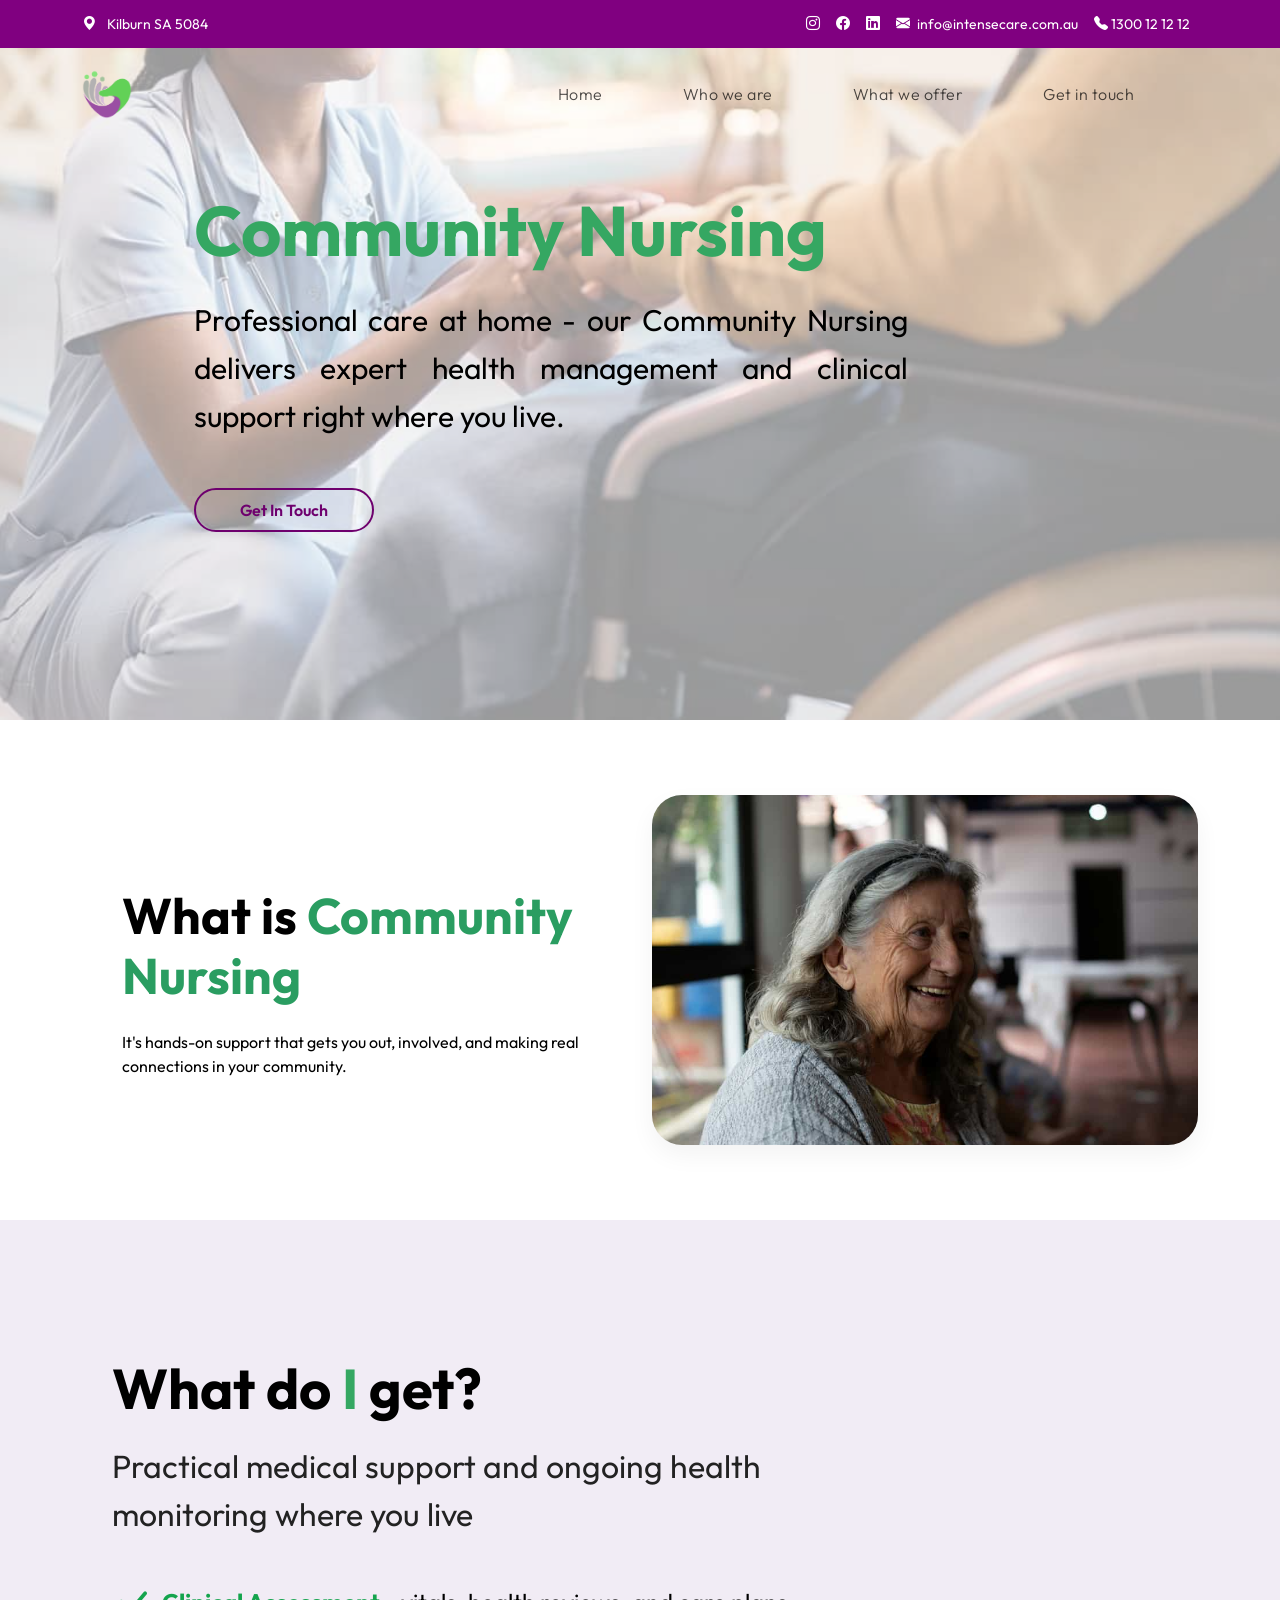
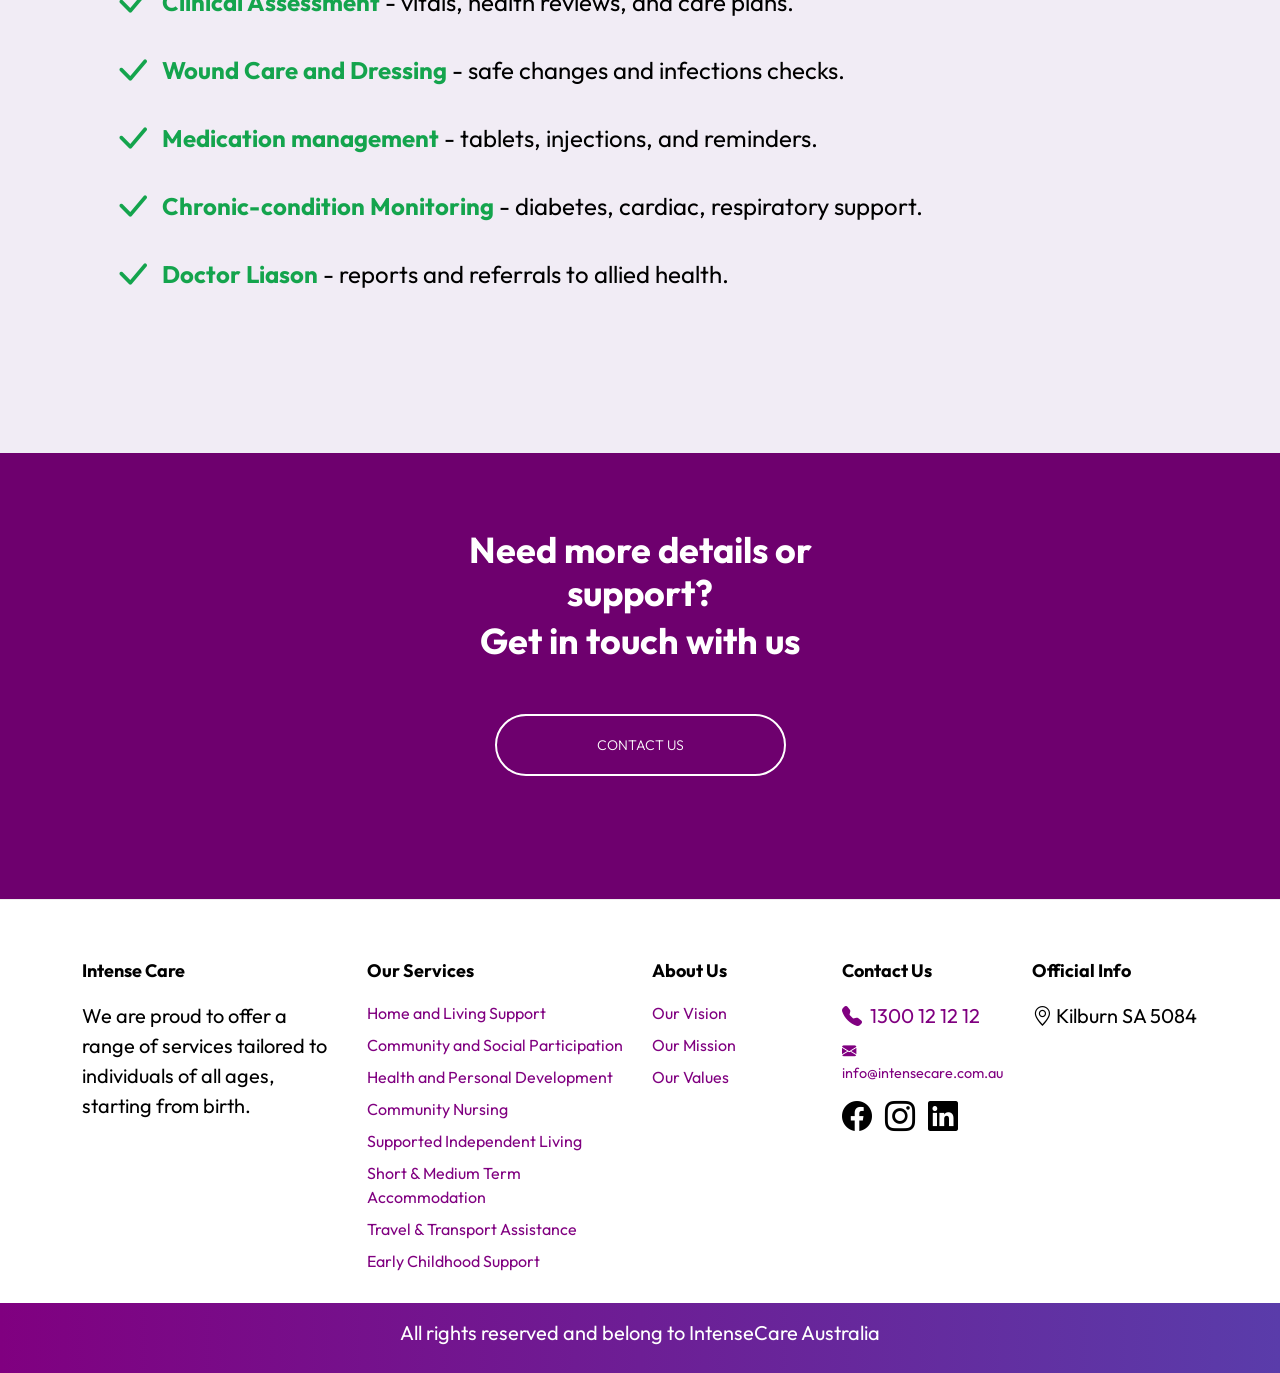
==== commit 699429cc: "Implemented final code review changes. Resized all of the images to smaller sizes to save loading ti" ====
--- a/comm_nurs.html
+++ b/comm_nurs.html
@@ -48,22 +48,25 @@
     <main>
         <div id="top-info-bar" class="top-info-bar">
             <div class="container d-flex justify-content-between align-items-center h-100">
-                <div class="text-white">
+                <div class="text-white only-on-mobile">
                     <i class="bi-geo-alt-fill me-2"></i> Kilburn SA 5084
                 </div>
                 <div class="d-flex align-items-center gap-3 text-white">
-                    <a href="https://www.instagram.com/_intensecare_/" class="text-white hide-on-mobile"><i class="bi-instagram hide-on-mobile"></i></a>
+                    <a href="https://www.instagram.com/_intensecare_/" class="text-white hide-on-mobile"><i
+                            class="bi-instagram hide-on-mobile"></i></a>
                     <a href="#" class="text-white hide-on-mobile"><i class="bi-facebook hide-on-mobile"></i></a>
-                    <a href="https://www.linkedin.com/in/intensecare-disability-support-services-088563361" class="text-white hide-on-mobile"><i class="bi-linkedin hide-on-mobile"></i></a>
-                    <a href="mailto:info@intensecare.com.au" class="text-white">
+                    <a href="https://www.linkedin.com/in/intensecare-disability-support-services-088563361"
+                        class="text-white hide-on-mobile"><i class="bi-linkedin hide-on-mobile"></i></a>
+                    <a href="mailto:info@intensecare.com.au" class="text-white hide-on-mobile">
                         <i class="bi-envelope-fill me-1"></i> info@intensecare.com.au
                     </a>
                     <a href="tel:1300121212" class="text-white">
-                        <i class="bi-telephone-fill me-1"></i> 1300 12 12 12
+                        <span class="bi-telephone-fill me-2 only-on-mobile"> 1300 12 12 12</span>
                     </a>
                 </div>
             </div>
         </div>
+
 
         <nav class="navbar navbar-expand-lg">
             <div class="container">
@@ -125,7 +128,7 @@
 
                     <!-- Image second -->
                     <div class="col-lg-6 col-12">
-                        <img src="images/website_assets/images/service_tile_5.jpg" class="img-fluid"
+                        <img src="images/website_assets/images/testimonial_2.jpg" class="img-fluid"
                             alt="NDIS Support" />
                     </div>
                 </div>
@@ -144,7 +147,7 @@
                         Practical medical support and ongoing health monitoring where you live
                     </p>
 
-                    <ul class="what-i-get-list">
+                    <ul class="what-i-get-list hide-on-mobile">
                         <li>
                             <i class="bi bi-check-lg check-icon"></i>
                             <strong>Clinical Assessment&nbsp;</strong> - vitals, health reviews, and care plans.
@@ -167,6 +170,31 @@
                             <strong>Doctor Liason&nbsp;</strong> - reports and referrals to allied health.
                         </li>
                     </ul>
+                    <table class="care-services-table visible-on-mobile">
+                        <tbody>
+                            <tr>
+                                <td class="service-title">Clinical Assessment</td>
+                                <td class="service-desc">vitals, health reviews, and care plans.</td>
+                            </tr>
+                            <tr>
+                                <td class="service-title">Wound Care and Dressing</td>
+                                <td class="service-desc">safe changes and infections checks.</td>
+                            </tr>
+                            <tr>
+                                <td class="service-title">Medication Management</td>
+                                <td class="service-desc">tablets, injections, and reminders.</td>
+                            </tr>
+                            <tr>
+                                <td class="service-title">Chronic-condition Monitoring</td>
+                                <td class="service-desc">diabetes, cardiac, respiratory support.</td>
+                            </tr>
+                            <tr>
+                                <td class="service-title">Doctor Liaison</td>
+                                <td class="service-desc">reports and referrals to allied health.</td>
+                            </tr>
+                        </tbody>
+                    </table>
+
                 </div>
             </div>
         </section>
@@ -212,10 +240,14 @@
                                     Development</a></li>
                             <li><a href="comm_nurs.html" class="custom-block-link">Community Nursing</a></li>
 
-                            <li><a href="supp_indep_liv.html" class="custom-block-link">Supported Independent Living</a></li>
-                            <li><a href="short_long_living.html" class="custom-block-link">Short & Medium Term Accommodation</a></li>
-                            <li><a href="travel_trans_assist.html" class="custom-block-link">Travel & Transport Assistance</a></li>
-                            <li><a href="early_childhood_support.html" class="custom-block-link">Early Childhood Support</a></li>
+                            <li><a href="supp_indep_liv.html" class="custom-block-link">Supported Independent Living</a>
+                            </li>
+                            <li><a href="short_long_living.html" class="custom-block-link">Short & Medium Term
+                                    Accommodation</a></li>
+                            <li><a href="travel_trans_assist.html" class="custom-block-link">Travel & Transport
+                                    Assistance</a></li>
+                            <li><a href="early_childhood_support.html" class="custom-block-link">Early Childhood
+                                    Support</a></li>
                         </ul>
                     </div>
 
--- a/css/intensecare-services.css
+++ b/css/intensecare-services.css
@@ -514,8 +514,8 @@
 }
 
 .navbar-brand-icon {
-  width: 100px;
-  height: 100px;
+  width: 50px;
+  height: 50px;
   background-image: url("../images/website_assets/images/IntenseCare_logo_edited.png");
   background-size: contain;
   background-repeat: no-repeat;
@@ -533,7 +533,7 @@
 
 .navbar-expand-lg .navbar-nav .nav-link {
   border-radius: var(--border-radius-large);
-  margin: 10px;
+  margin: 30px;
   padding: 10px;
 }
 
@@ -1246,8 +1246,3 @@
   line-height: 36px;
   transition: background 0.2s, color 0.2s;
 }
-
-.social-icon-link:hover {
-  background: var(--primary-color);
-  color: var(--white-color);
-}
--- a/css/intensecare-mobile.css
+++ b/css/intensecare-mobile.css
@@ -590,7 +590,7 @@
     z-index: 2;
     padding: 40px;
     background: var(--intense-care-color);
-    margin-top:20px;
+    margin-top: 20px;
   }
   .what-i-get-list li {
     font-size: 1.2rem;
@@ -643,7 +643,10 @@
   .ndis-support-info {
     margin-bottom: 30px;
   }
-  
+
+  .only-on-mobile {
+    font-size: 18px;
+  }
 }
 
 .bi-telephone-fill .me-1 {
@@ -665,3 +668,34 @@
     display: none !important;
   }
 }
+
+.care-services-table {
+  width: 100%;
+  border-collapse: collapse;
+  margin-top: 1rem;
+}
+
+.care-services-table td {
+  padding: 12px;
+  vertical-align: top;
+}
+
+.care-services-table .service-title {
+  font-weight: 600;
+  color: #1baa66;
+  width: 30%;
+}
+
+.care-services-table .service-desc {
+  width: 70%;
+}
+
+@media (min-width: 768px) and (max-width: 990px) {
+  .hide-on-mobile {
+    display: block !important;
+  }
+
+  .visible-on-mobile {
+    display: none !important;
+  }
+}
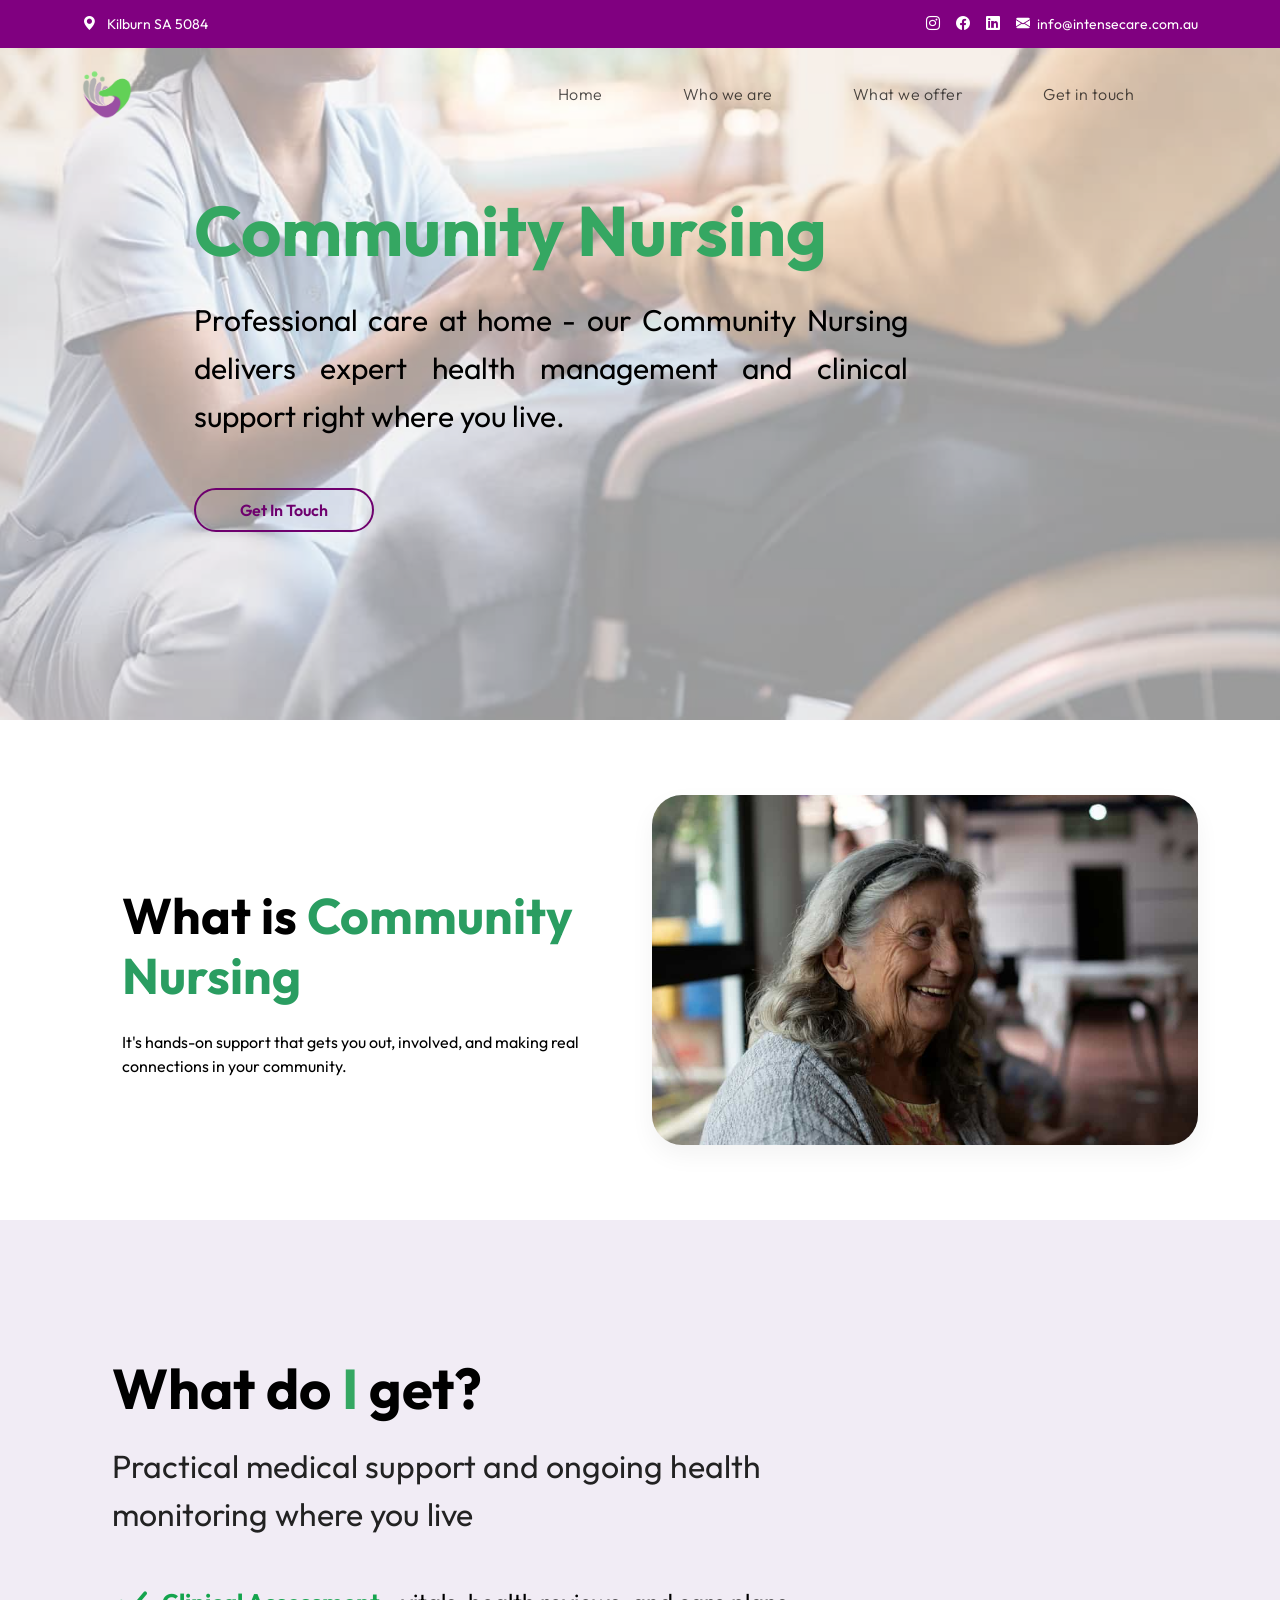
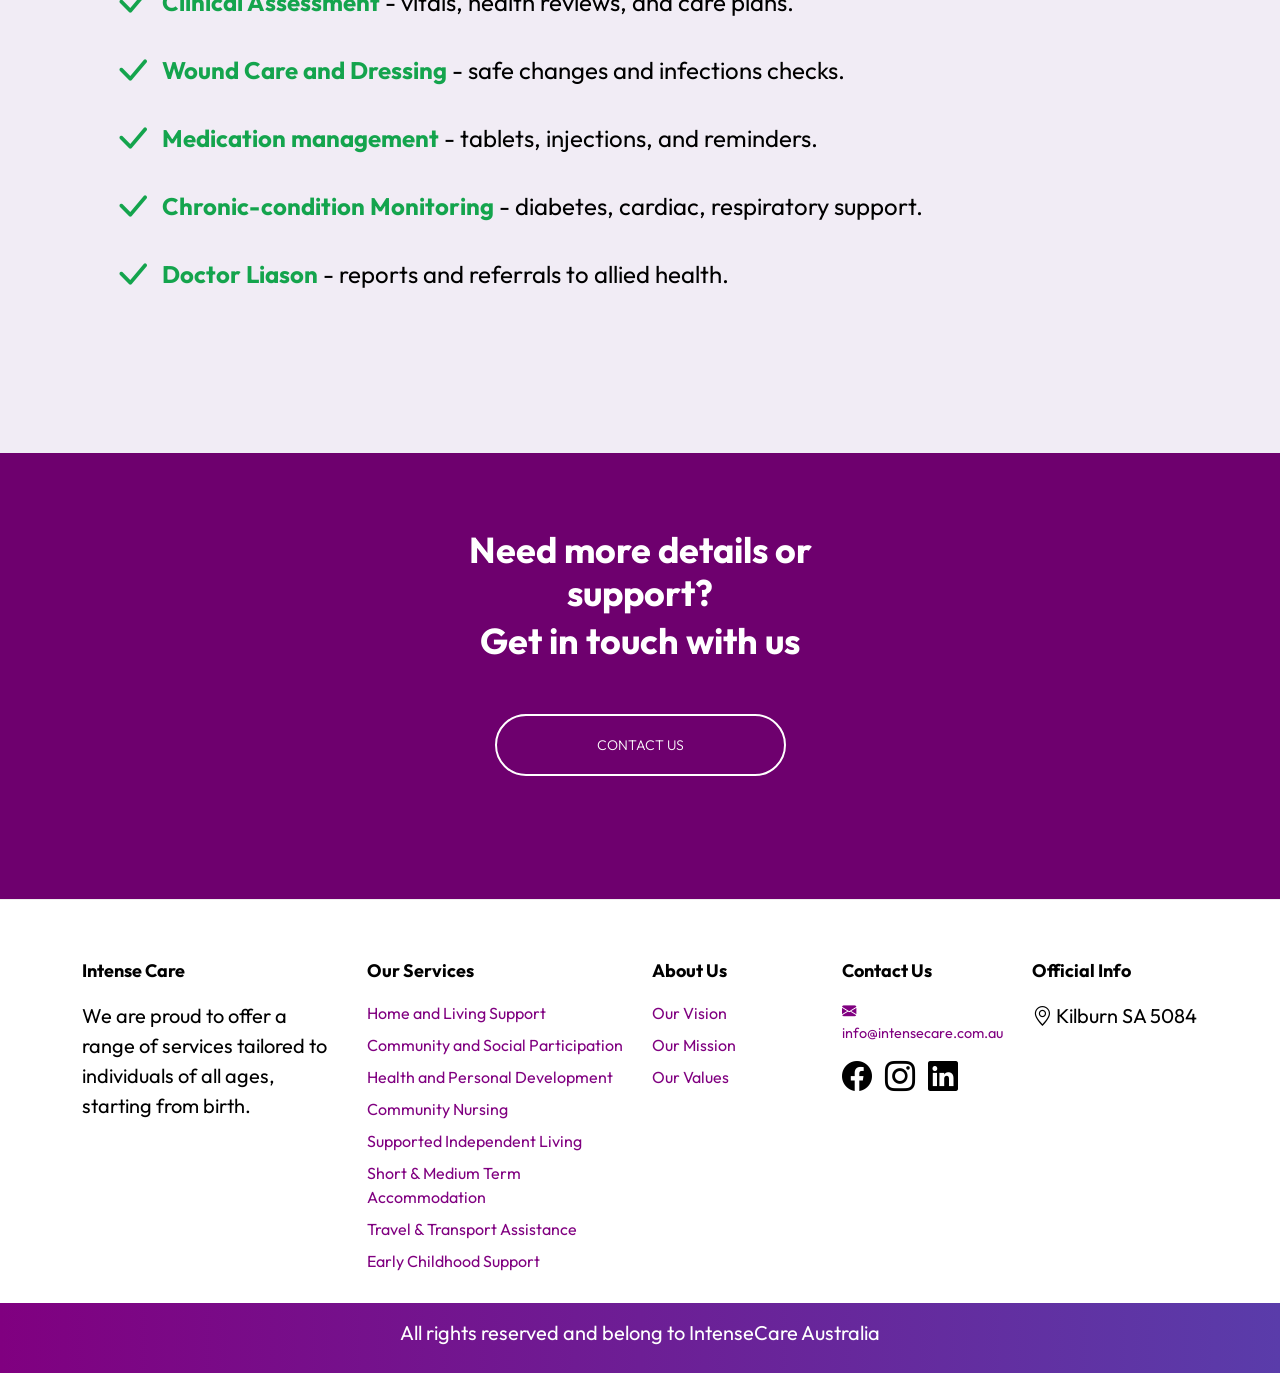
==== commit e0e67890: "Commented out the logic to show phone number on all pages everywhere" ====
--- a/comm_nurs.html
+++ b/comm_nurs.html
@@ -60,9 +60,9 @@
                     <a href="mailto:info@intensecare.com.au" class="text-white hide-on-mobile">
                         <i class="bi-envelope-fill me-1"></i> info@intensecare.com.au
                     </a>
-                    <a href="tel:1300121212" class="text-white">
+                    <!-- <a href="tel:1300121212" class="text-white">
                         <span class="bi-telephone-fill me-2 only-on-mobile"> 1300 12 12 12</span>
-                    </a>
+                    </a> -->
                 </div>
             </div>
         </div>
@@ -264,11 +264,11 @@
                     <!-- Column 4 -->
                     <div class="col-lg-2 col-md-6">
                         <h5>Contact Us</h5>
-                        <p style="color:black">
+                        <!-- <p style="color:black">
                             <a href="tel:1300121212">
                                 <i class="bi-telephone-fill me-1"></i> 1300 12 12 12
                             </a>
-                        </p>
+                        </p> -->
                         <p style="color:black; font-size: .9rem;"> <a href="mailto:info@intensecare.com.au">
                                 <i class="bi-envelope-fill me-1"></i> info@intensecare.com.au
                             </a>
--- a/css/intensecare-mobile.css
+++ b/css/intensecare-mobile.css
@@ -132,18 +132,18 @@
   }
 
   .custom-block-info {
-    padding: 3rem 1rem 1rem;
+    padding: 3rem 1rem 3rem;
     margin-bottom: 1rem;
     border-radius: 16px;
   }
 
   .custom-block-info p {
-    font-size: 14px;
+    font-size: 20px;
     line-height: 1.4;
   }
 
   .custom-block-info strong {
-    font-size: 16px;
+    font-size: 22px;
   }
 
   .custom-block-image-wrap {
@@ -454,18 +454,18 @@
     }
 
     .custom-block-info {
-      padding: 3rem 1rem 1rem;
+      padding: 3rem 1rem 3rem;
       margin-bottom: 1rem;
       border-radius: 16px;
     }
 
     .custom-block-info p {
-      font-size: 14px;
+      font-size: 20px;
       line-height: 1.4;
     }
 
     .custom-block-info strong {
-      font-size: 16px;
+      font-size: 22px;
     }
 
     .custom-block-image-wrap {
@@ -699,3 +699,15 @@
     display: none !important;
   }
 }
+
+li.social-icon-item > a {
+  display: inline-block;
+  height: 10px;
+  width: 10px;
+}
+
+li.social-icon-item {
+  display: inline-block;
+  height: 10px;
+  width: 10px;
+}
